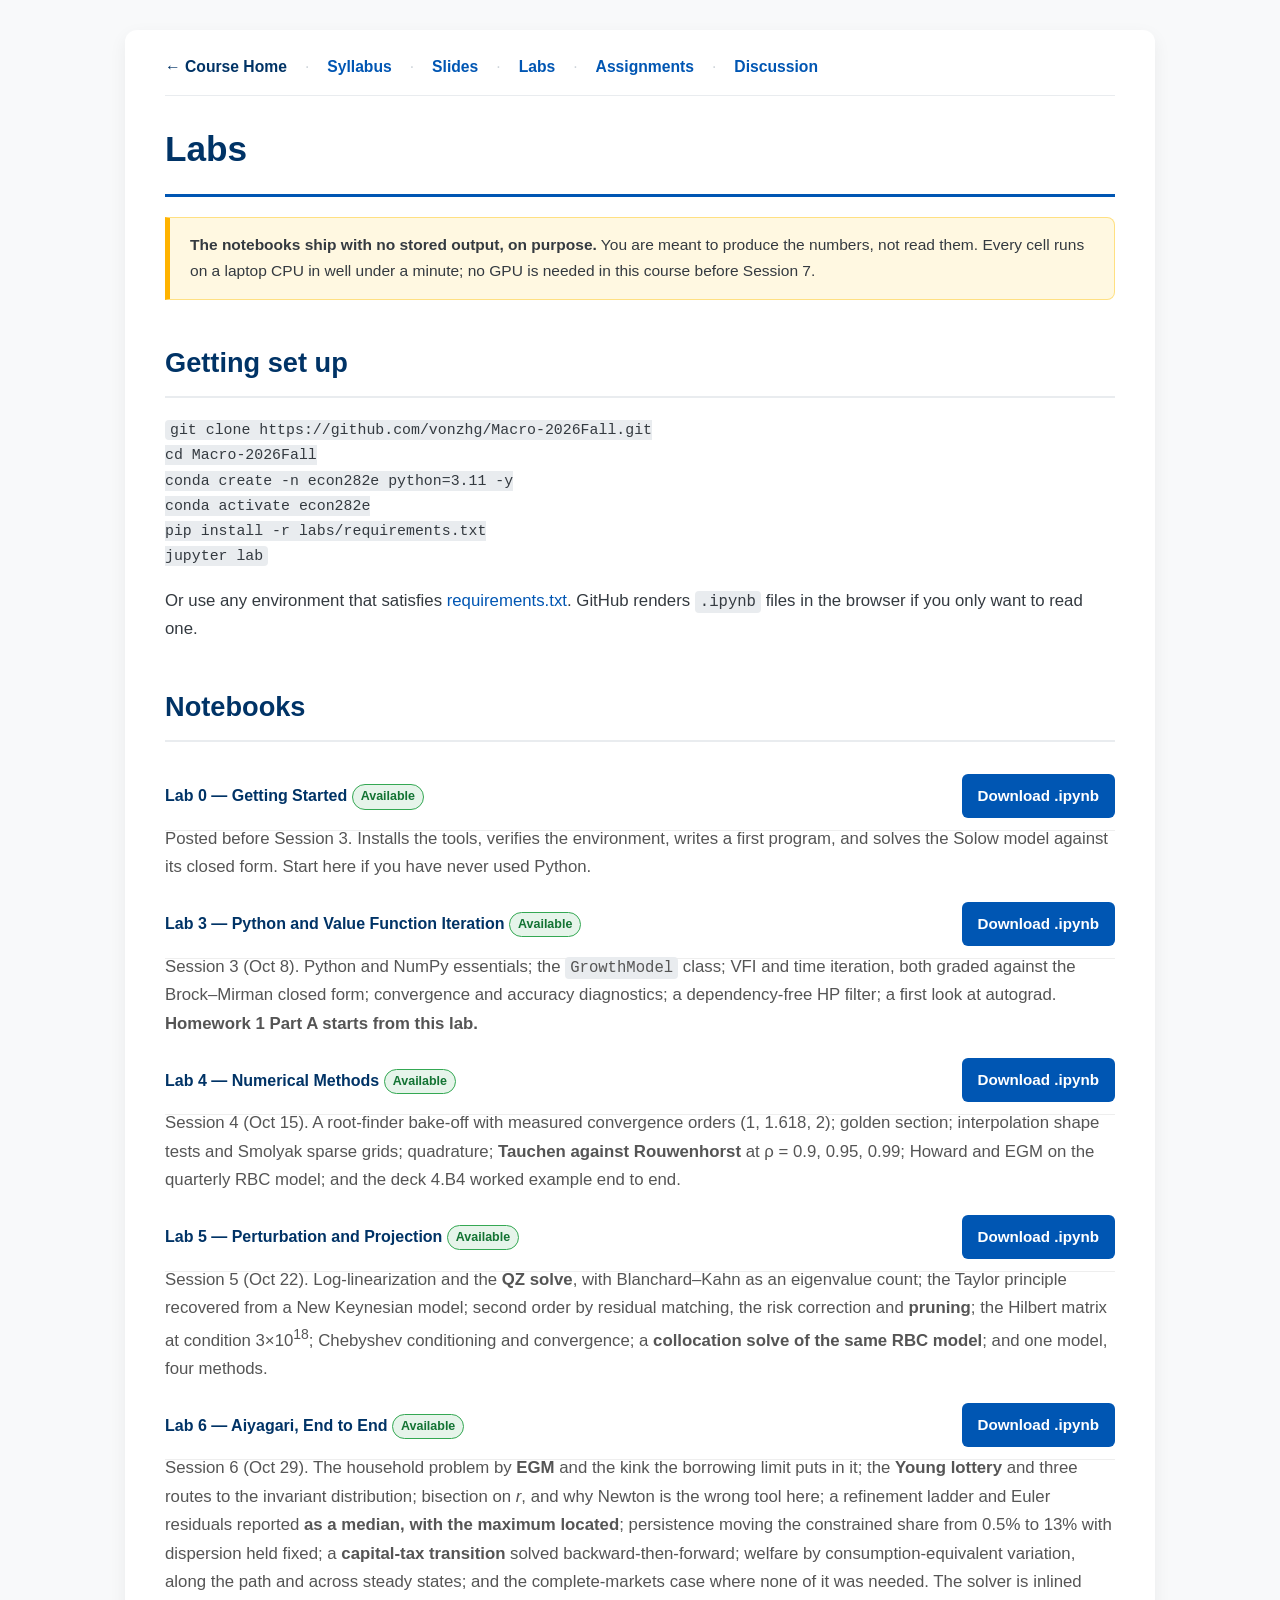
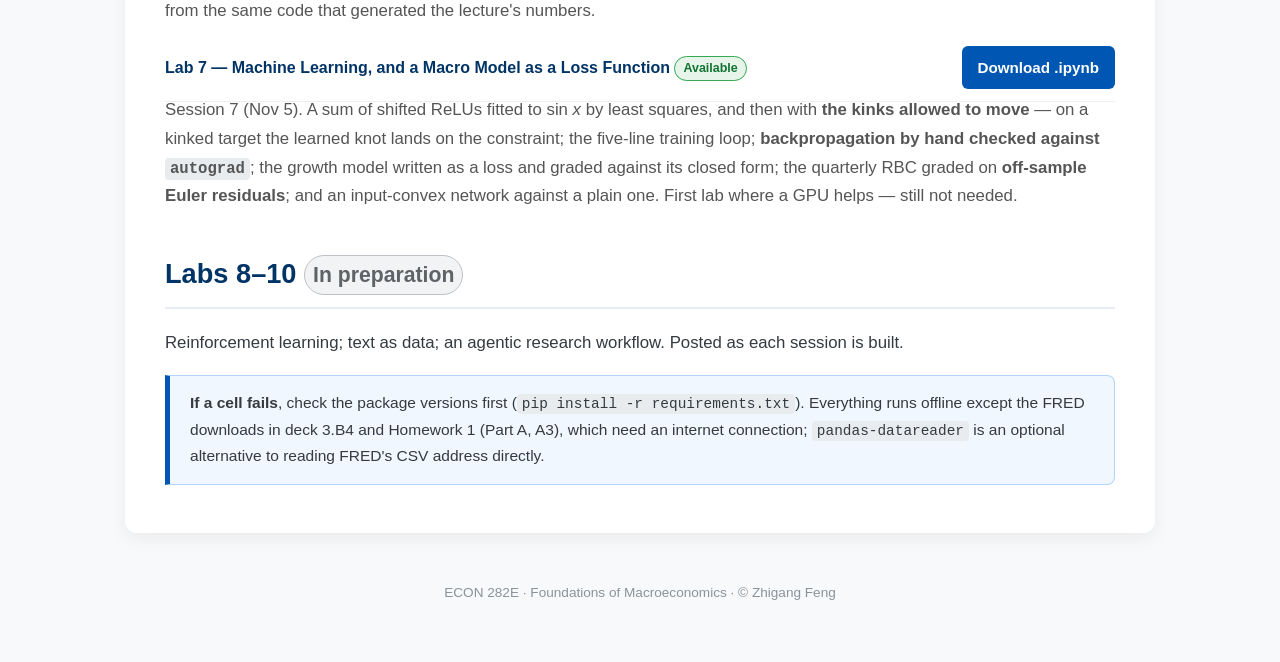
==== labs/index.html @ c65ea139 "Release Session 4: six decks, the simplified build; L04 re-posted; 3.B4 re-released Co-Authored-By: " ====
<!DOCTYPE html>
<html lang="en">
<head>
	<meta charset="UTF-8">
	<meta name="viewport" content="width=device-width, initial-scale=1.0">
	<meta name="robots" content="noindex, nofollow">
	<title>Labs · ECON 282E</title>
	<link rel="stylesheet" href="../assets/style.css">
</head>
<body>
	<div class="container">
		<nav class="topnav">
			<a class="home" href="../index.html">← Course Home</a>
			<span class="sep">·</span><a href="../syllabus.html">Syllabus</a>
			<span class="sep">·</span><a href="../slides/index.html">Slides</a>
			<span class="sep">·</span><a href="index.html">Labs</a>
			<span class="sep">·</span><a href="../assignments.html">Assignments</a>
			<span class="sep">·</span><a href="../forum/index.html">Discussion</a>
		</nav>

		<h1>Labs</h1>

		<div class="notice">
			<strong>The notebooks ship with no stored output, on purpose.</strong> You are meant to
			produce the numbers, not read them. Every cell runs on a laptop CPU in well under a minute;
			no GPU is needed in this course before Session&nbsp;7.
		</div>

		<h2>Getting set up</h2>
		<pre><code>git clone https://github.com/vonzhg/Macro-2026Fall.git
cd Macro-2026Fall
conda create -n econ282e python=3.11 -y
conda activate econ282e
pip install -r labs/requirements.txt
jupyter lab</code></pre>
		<p>Or use any environment that satisfies <a href="requirements.txt">requirements.txt</a>.
		GitHub renders <code>.ipynb</code> files in the browser if you only want to read one.</p>

		<h2>Notebooks</h2>

		<div class="res-row">
			<span class="res-name">Lab 0 &mdash; Getting Started <span class="badge badge-ready">Available</span></span>
			<a class="btn" href="L00_Getting_Started.ipynb" download>Download .ipynb</a>
		</div>
		<p style="margin-top:-6px; color:#555;">Posted before Session 3. Installs the tools, verifies
		the environment, writes a first program, and solves the Solow model against its closed form.
		Start here if you have never used Python.</p>

		<div class="res-row">
			<span class="res-name">Lab 3 &mdash; Python and Value Function Iteration <span class="badge badge-ready">Available</span></span>
			<a class="btn" href="L03_Python_and_VFI.ipynb" download>Download .ipynb</a>
		</div>
		<p style="margin-top:-6px; color:#555;">Session 3 (Oct 8). Python and NumPy essentials; the
		<code>GrowthModel</code> class; VFI and time iteration, both graded against the
		Brock&ndash;Mirman closed form; convergence and accuracy diagnostics; a dependency-free HP
		filter; a first look at autograd. <strong>Homework 1 Part A starts from this lab.</strong></p>

		<div class="res-row">
			<span class="res-name">Lab 4 &mdash; Numerical Methods <span class="badge badge-ready">Available</span></span>
			<a class="btn" href="L04_Numerical_Methods.ipynb" download>Download .ipynb</a>
		</div>
		<p style="margin-top:-6px; color:#555;">Session 4 (Oct 15). A root-finder bake-off with
		measured convergence orders (1, 1.618, 2); golden section; interpolation shape tests and
		Smolyak sparse grids; quadrature; <strong>Tauchen against Rouwenhorst</strong> at
		&rho;&nbsp;=&nbsp;0.9, 0.95, 0.99; Howard and EGM on the quarterly RBC model; and the deck
		4.B4 worked example end to end.</p>

		<div class="res-row">
			<span class="res-name">Lab 5 &mdash; Perturbation and Projection <span class="badge badge-ready">Available</span></span>
			<a class="btn" href="L05_Perturbation_and_Projection.ipynb" download>Download .ipynb</a>
		</div>
		<p style="margin-top:-6px; color:#555;">Session 5 (Oct 22). Log-linearization and the
		<strong>QZ solve</strong>, with Blanchard&ndash;Kahn as an eigenvalue count; the Taylor
		principle recovered from a New Keynesian model; second order by residual matching, the
		risk correction and <strong>pruning</strong>; the Hilbert matrix at condition
		3&times;10<sup>18</sup>; Chebyshev conditioning and convergence; a
		<strong>collocation solve of the same RBC model</strong>; and one model, four methods.</p>

		<div class="res-row">
			<span class="res-name">Lab 6 &mdash; Aiyagari, End to End <span class="badge badge-ready">Available</span></span>
			<a class="btn" href="L06_Aiyagari_End_To_End.ipynb" download>Download .ipynb</a>
		</div>
		<p style="margin-top:-6px; color:#555;">Session 6 (Oct 29). The household problem by
		<strong>EGM</strong> and the kink the borrowing limit puts in it; the <strong>Young
		lottery</strong> and three routes to the invariant distribution; bisection on <em>r</em>,
		and why Newton is the wrong tool here; a refinement ladder and Euler residuals reported
		<strong>as a median, with the maximum located</strong>; persistence moving the constrained
		share from 0.5% to 13% with dispersion held fixed; a <strong>capital-tax transition</strong>
		solved backward-then-forward; welfare by consumption-equivalent variation, along the path
		and across steady states; and the complete-markets case where none of it was needed.
		The solver is inlined from the same code that generated the lecture's numbers.</p>

		<div class="res-row">
			<span class="res-name">Lab 7 &mdash; Machine Learning, and a Macro Model as a Loss Function <span class="badge badge-ready">Available</span></span>
			<a class="btn" href="L07_ML_and_Deep_Growth.ipynb" download>Download .ipynb</a>
		</div>
		<p style="margin-top:-6px; color:#555;">Session 7 (Nov 5). A sum of shifted ReLUs fitted to
		sin&nbsp;<em>x</em> by least squares, and then with <strong>the kinks allowed to move</strong>
		&mdash; on a kinked target the learned knot lands on the constraint; the five-line training
		loop; <strong>backpropagation by hand checked against <code>autograd</code></strong>; the
		growth model written as a loss and graded against its closed form; the quarterly RBC graded
		on <strong>off-sample Euler residuals</strong>; and an input-convex network against a plain
		one. First lab where a GPU helps &mdash; still not needed.</p>

		<h2>Labs 8&ndash;10 <span class="badge badge-soon">In preparation</span></h2>
		<p>Reinforcement learning; text as data; an agentic research workflow.
		Posted as each session is built.</p>

		<div class="notice info">
			<strong>If a cell fails</strong>, check the package versions first
			(<code>pip install -r requirements.txt</code>). Everything runs offline except the FRED
			downloads in deck 3.B4 and Homework&nbsp;1 (Part&nbsp;A, A3), which need an internet connection;
			<code>pandas-datareader</code> is an optional alternative to reading FRED's CSV address directly.
		</div>
	</div>

	<div class="site-footer">
		ECON&nbsp;282E &middot; Foundations of Macroeconomics &middot; &copy; Zhigang Feng
	</div>
</body>
</html>
---- assets/style.css ----
/* ============================================================
   AI for Economic Research — shared stylesheet
   Base rules carried over from the course syllabus so every
   page reads as one system; component classes added below.
   ============================================================ */

body {
	font-family: -apple-system, BlinkMacSystemFont, "Segoe UI", Roboto, Helvetica, Arial, sans-serif;
	line-height: 1.7;
	background-color: #f8f9fa;
	color: #343a40;
	margin: 0;
	padding: 0;
}
.container {
	max-width: 950px;
	margin: 30px auto;
	padding: 30px 40px;
	background-color: #ffffff;
	border-radius: 12px;
	box-shadow: 0 6px 18px rgba(0,0,0,0.06);
}
h1 {
	font-size: 2.2em;
	color: #003366;
	border-bottom: 3px solid #0056b3;
	padding-bottom: 15px;
	margin-bottom: 20px;
	font-weight: 700;
}
h2 {
	font-size: 1.7em;
	color: #003366;
	border-bottom: 2px solid #e9ecef;
	padding-bottom: 10px;
	margin-top: 40px;
	margin-bottom: 20px;
	font-weight: 600;
}
h3 {
	font-size: 1.35em;
	color: #0056b3;
	margin-top: 25px;
	margin-bottom: 10px;
	font-weight: 600;
}
.instructor-info {
	background-color: #f8f9fa;
	border-left: 5px solid #0056b3;
	padding: 15px 25px;
	margin-bottom: 25px;
	border-radius: 0 8px 8px 0;
}
.instructor-info p { margin: 6px 0; font-size: 1.05em; }
.instructor-info a { color: #0056b3; text-decoration: none; font-weight: 500; }
.instructor-info a:hover { text-decoration: underline; }
p, li { font-size: 1.05em; margin-bottom: 8px; }
ul { list-style-type: none; padding-left: 25px; }
li { position: relative; padding-left: 20px; margin-bottom: 6px; }
li::before {
	content: '\2022';
	color: #0056b3;
	font-weight: bold;
	display: inline-block;
	width: 1em;
	margin-left: -20px;
	position: absolute;
	top: 0;
}
ul ul { margin-top: 6px; padding-left: 20px; }
ul ul li::before { content: '\2013'; color: #555; font-weight: normal; }
code {
	font-family: "SFMono-Regular", Consolas, "Liberation Mono", Menlo, Courier, monospace;
	background-color: #e9ecef;
	padding: 2px 5px;
	border-radius: 4px;
	font-size: 0.93em;
}
.session-box {
	background-color: #fdfdfd;
	border: 1px solid #e0e0e0;
	border-left: 5px solid #0056b3;
	padding: 18px 22px;
	margin: 18px 0;
	border-radius: 0 8px 8px 0;
}
.session-box h3 { margin-top: 0; color: #003366; }
.session-meta { font-size: 0.95em; color: #555; margin-bottom: 10px; }
.lab-tag {
	display: inline-block;
	background-color: #fff3e0;
	border: 1px solid #ff9800;
	color: #e65100;
	padding: 2px 8px;
	border-radius: 4px;
	font-size: 0.85em;
	font-weight: 600;
}
.competency-box {
	background-color: #fdfdfd;
	border: 1px solid #e0e0e0;
	border-left: 5px solid #17a2b8;
	padding: 18px 22px;
	margin: 20px 0;
	border-radius: 0 8px 8px 0;
}
.competency-box h3 { margin-top: 0; color: #17a2b8; }
.ecosystem-box {
	background: linear-gradient(135deg, #f0f7ff 0%, #fff8f0 100%);
	border: 1px solid #ccd;
	border-left: 5px solid #003366;
	padding: 18px 24px;
	margin: 25px 0;
	border-radius: 0 8px 8px 0;
}
.ecosystem-box h3 { margin-top: 0; color: #003366; font-size: 1.15em; }
.ecosystem-box .eco-arrow { color: #0056b3; font-weight: 700; margin: 0 8px; }
.supp-box {
	background-color: #f0f7ff;
	border: 1px solid #b3d4fc;
	padding: 18px 22px;
	margin: 18px 0;
	border-radius: 8px;
}
.supp-box h3 { margin-top: 0; color: #003366; }
a { color: #0056b3; text-decoration: none; }
a:hover { text-decoration: underline; }
table {
	width: 100%;
	border-collapse: collapse;
	margin: 15px 0;
	font-size: 0.95em;
}
th, td { border: 1px solid #dee2e6; padding: 10px 12px; text-align: left; }
th { background-color: #f8f9fa; color: #003366; font-weight: 600; }
tr:nth-child(even) { background-color: #f8f9fa; }

/* ============================================================
   Component classes — landing / slides / labs pages
   ============================================================ */

/* Top navigation bar */
.topnav {
	display: flex;
	flex-wrap: wrap;
	gap: 8px 18px;
	align-items: center;
	font-size: 0.98em;
	margin: -6px 0 22px;
	padding-bottom: 14px;
	border-bottom: 1px solid #e9ecef;
}
.topnav a { font-weight: 600; }
.topnav .sep { color: #ced4da; }
.topnav .home { color: #003366; }

/* Quick-link buttons row on the landing page */
.quicklinks {
	display: grid;
	grid-template-columns: repeat(auto-fit, minmax(180px, 1fr));
	gap: 14px;
	margin: 24px 0 8px;
}
.quicklink {
	display: block;
	text-decoration: none;
	background: #fdfdfd;
	border: 1px solid #e0e0e0;
	border-left: 5px solid #0056b3;
	border-radius: 0 8px 8px 0;
	padding: 16px 20px;
	transition: box-shadow .15s, transform .15s;
}
.quicklink:hover { box-shadow: 0 4px 12px rgba(0,0,0,0.08); transform: translateY(-1px); text-decoration: none; }
.quicklink .ql-title { font-weight: 700; color: #003366; font-size: 1.1em; }
.quicklink .ql-sub { color: #666; font-size: 0.9em; }

/* Lecture card grid */
.lecture-grid {
	display: grid;
	grid-template-columns: repeat(auto-fill, minmax(260px, 1fr));
	gap: 16px;
	margin: 18px 0;
}
.lecture-card {
	border: 1px solid #e0e0e0;
	border-radius: 8px;
	padding: 16px 18px;
	background: #fdfdfd;
}
.lecture-card .lec-num {
	font-size: 0.8em;
	font-weight: 700;
	color: #0056b3;
	letter-spacing: .05em;
	text-transform: uppercase;
}
.lecture-card .lec-title { font-weight: 600; color: #003366; margin: 2px 0 10px; display: block; }
.lecture-card .lec-links { font-size: 0.92em; }
.lecture-card .lec-links a { margin-right: 12px; }

/* Status badges */
.badge {
	display: inline-block;
	padding: 1px 8px;
	border-radius: 20px;
	font-size: 0.78em;
	font-weight: 600;
	vertical-align: middle;
}
.badge-ready { background: #e6f4ea; border: 1px solid #34a853; color: #137333; }
.badge-soon  { background: #f1f3f4; border: 1px solid #bdc1c6; color: #5f6368; }
.badge-lock  { background: #fff3e0; border: 1px solid #ff9800; color: #e65100; }

/* Codespaces / action button */
.btn {
	display: inline-block;
	background: #0056b3;
	color: #fff !important;
	padding: 9px 16px;
	border-radius: 6px;
	font-weight: 600;
	font-size: 0.95em;
	text-decoration: none;
}
.btn:hover { background: #003f86; text-decoration: none; }
.btn-ghost { background: #fff; color: #0056b3 !important; border: 1px solid #0056b3; }
.btn-ghost:hover { background: #f0f7ff; }

/* Download / resource list rows */
.res-row {
	display: flex;
	flex-wrap: wrap;
	align-items: center;
	gap: 10px 14px;
	padding: 12px 0;
	border-bottom: 1px solid #eee;
}
.res-row:last-child { border-bottom: none; }
.res-row .res-name { font-weight: 600; color: #003366; flex: 1; min-width: 200px; }

/* Callout / notice box */
.notice {
	background: #fff8e1;
	border: 1px solid #ffe082;
	border-left: 5px solid #ffb300;
	border-radius: 0 8px 8px 0;
	padding: 14px 20px;
	margin: 18px 0;
	font-size: 0.97em;
}
.notice.info { background: #f0f7ff; border-color: #b3d4fc; border-left-color: #0056b3; }

/* Footer */
.site-footer {
	max-width: 950px;
	margin: 0 auto 40px;
	padding: 18px 40px;
	color: #8a929a;
	font-size: 0.85em;
	text-align: center;
}

@media (max-width: 640px) {
	.container { margin: 12px; padding: 20px 18px; }
	h1 { font-size: 1.7em; }
}

/* ============================================================
   Discussion forum (forum/index.html)
   ============================================================ */
.forum-about { background: #f0f7ff; border: 1px solid #b3d4fc; border-radius: 8px; padding: 10px 18px; margin: 0 0 20px; }
.forum-about summary { cursor: pointer; color: #003366; }
.forum-about ul { margin: 10px 0 4px; }
.forum-muted { color: #6c757d; font-size: 0.93em; }
.forum-h2 { font-size: 1.45em; margin-top: 6px; }
.forum-h3 { font-size: 1.1em; margin: 0 0 8px; color: #003366; }
.forum-panel { max-width: 640px; }
.forum-userbar { display: flex; flex-wrap: wrap; justify-content: space-between; gap: 6px 16px; font-size: 0.95em;
	color: #555; padding: 8px 0 12px; border-bottom: 1px solid #e9ecef; margin-bottom: 14px; }
.forum-userbar-actions a { margin-left: 14px; }
.forum-toolbar { display: flex; flex-wrap: wrap; gap: 8px 10px; align-items: center; margin-bottom: 12px; }
.forum-toolbar input[type=search] { flex: 1; min-width: 160px; }
.forum-toolbar select, .forum-toolbar input, .forum-form input[type=text], .forum-form input[type=email],
.forum-form select, .forum-form textarea {
	font: inherit; font-size: 0.97em; padding: 8px 10px; border: 1px solid #ced4da; border-radius: 6px; background: #fff; box-sizing: border-box; }
.forum-toolbar button.btn, .forum-form button.btn { border: 1px solid #0056b3; cursor: pointer; font: inherit; font-weight: 600; font-size: 0.95em; }
.forum-form { display: flex; flex-direction: column; gap: 12px; }
.forum-form label { display: flex; flex-direction: column; gap: 4px; font-weight: 600; color: #003366; font-size: 0.95em; }
.forum-form textarea { width: 100%; min-height: 140px; font-family: "SFMono-Regular", Consolas, Menlo, monospace; font-size: 0.92em; line-height: 1.5; }
.forum-form label.forum-anon { flex-direction: row; flex-wrap: wrap; align-items: baseline; gap: 6px; font-weight: 600; }
.forum-anon-note { font-weight: 400; flex-basis: 100%; }
.forum-actions { display: flex; flex-wrap: wrap; gap: 10px; }
.forum-catinfo { color: #555; font-size: 0.95em; margin: 0 0 8px; }
.forum-list { border-top: 1px solid #e9ecef; }
.forum-row { display: flex; gap: 14px; align-items: center; padding: 12px 6px; border-bottom: 1px solid #e9ecef; color: inherit; }
.forum-row:hover { background: #f8f9fa; text-decoration: none; }
.forum-row.is-pinned { background: #fffdf2; }
.forum-row.is-hidden { opacity: 0.6; }
.forum-row-main { flex: 1; min-width: 0; display: flex; flex-direction: column; gap: 2px; }
.forum-row-title { font-weight: 600; color: #003366; overflow-wrap: anywhere; }
.forum-row-meta { font-size: 0.88em; color: #6c757d; }
.forum-row-count { text-align: center; min-width: 52px; font-weight: 700; color: #0056b3; font-size: 1.1em; line-height: 1.1; }
.forum-row-count small { display: block; font-weight: 400; font-size: 0.68em; color: #6c757d; }
.forum-chip { display: inline-block; background: #e9ecef; border-radius: 4px; padding: 0 6px; margin-right: 6px; font-size: 0.92em; color: #495057; }
.forum-badge { display: inline-block; padding: 0 7px; margin-right: 6px; border-radius: 20px; font-size: 0.74em; font-weight: 600; vertical-align: middle; }
.forum-badge-instr { background: #e8f0fe; border: 1px solid #0056b3; color: #0056b3; margin-left: 6px; }
.forum-badge-pin { background: #fff3e0; border: 1px solid #ff9800; color: #e65100; }
.forum-badge-ok { background: #e6f4ea; border: 1px solid #34a853; color: #137333; }
.forum-badge-lock { background: #f1f3f4; border: 1px solid #bdc1c6; color: #5f6368; }
.forum-revealed { margin-left: 6px; color: #8a5a00; font-size: 0.9em; }
.forum-thread-head { margin-bottom: 8px; }
.forum-thread-head .forum-h2 { border-bottom: none; margin-bottom: 4px; overflow-wrap: anywhere; }
.forum-modbar { display: flex; flex-wrap: wrap; gap: 4px 12px; align-items: center; font-size: 0.92em; padding: 6px 10px;
	background: #f8f9fa; border-radius: 6px; margin-bottom: 8px; }
.forum-posts { display: flex; flex-direction: column; gap: 12px; margin: 10px 0 24px; }
.forum-post { border: 1px solid #e0e0e0; border-radius: 8px; padding: 12px 16px; background: #fff; }
.forum-post.is-opening { border-left: 5px solid #0056b3; }
.forum-post.is-endorsed { border-left: 5px solid #34a853; }
.forum-post.is-hidden { background: #f8f9fa; opacity: 0.75; }
.forum-post-head { font-size: 0.92em; margin-bottom: 6px; display: flex; flex-wrap: wrap; gap: 2px 6px; align-items: baseline; }
.forum-post-actions { display: flex; flex-wrap: wrap; gap: 6px 14px; align-items: center; margin-top: 8px; font-size: 0.9em; }
.forum-body { overflow-wrap: anywhere; }
.forum-body p { margin: 0 0 8px; }
.forum-body pre { background: #f6f8fa; border: 1px solid #e9ecef; border-radius: 6px; padding: 10px 12px; overflow-x: auto; font-size: 0.88em; line-height: 1.45; }
.forum-body pre code { background: none; padding: 0; }
.forum-body blockquote { border-left: 3px solid #ced4da; margin: 6px 0; padding: 2px 12px; color: #555; }
.forum-body .katex-display { overflow-x: auto; overflow-y: hidden; padding: 2px 0; }
.forum-body img { max-width: 100%; }
.forum-body ul { padding-left: 22px; }
.forum-quote { display: block; border-left: 3px solid #b3d4fc; background: #f0f7ff; padding: 4px 10px; margin: 0 0 8px;
	font-size: 0.9em; color: #495057; border-radius: 0 6px 6px 0; text-decoration: none; }
.forum-linkbtn { background: none; border: none; padding: 0; color: #0056b3; font: inherit; cursor: pointer; }
.forum-linkbtn:hover { text-decoration: underline; }
.forum-vote { background: #fff; border: 1px solid #ced4da; border-radius: 20px; padding: 1px 10px; font: inherit; font-size: 0.95em; cursor: pointer; color: #495057; }
.forum-vote.is-on { background: #e8f0fe; border-color: #0056b3; color: #0056b3; }
.forum-vote:disabled { cursor: default; opacity: 0.6; }
.forum-editor-bar { display: flex; justify-content: flex-end; font-size: 0.9em; }
.forum-preview { border: 1px dashed #ced4da; border-radius: 6px; padding: 10px 12px; min-height: 80px; }
.forum-reply { border-top: 2px solid #e9ecef; padding-top: 14px; }
.forum-flash { position: sticky; top: 8px; z-index: 5; }
@media (max-width: 640px) {
	.forum-row { padding: 10px 2px; }
	.forum-row-count { min-width: 40px; }
	.forum-userbar-actions a { margin-left: 0; margin-right: 14px; }
	.forum-toolbar .btn { flex: 1; text-align: center; }
}
/* "Discuss" link beside a heading (assignments page) */
h2 .forum-discuss { font-size: 0.55em; font-weight: 600; margin-left: 6px; vertical-align: middle; }
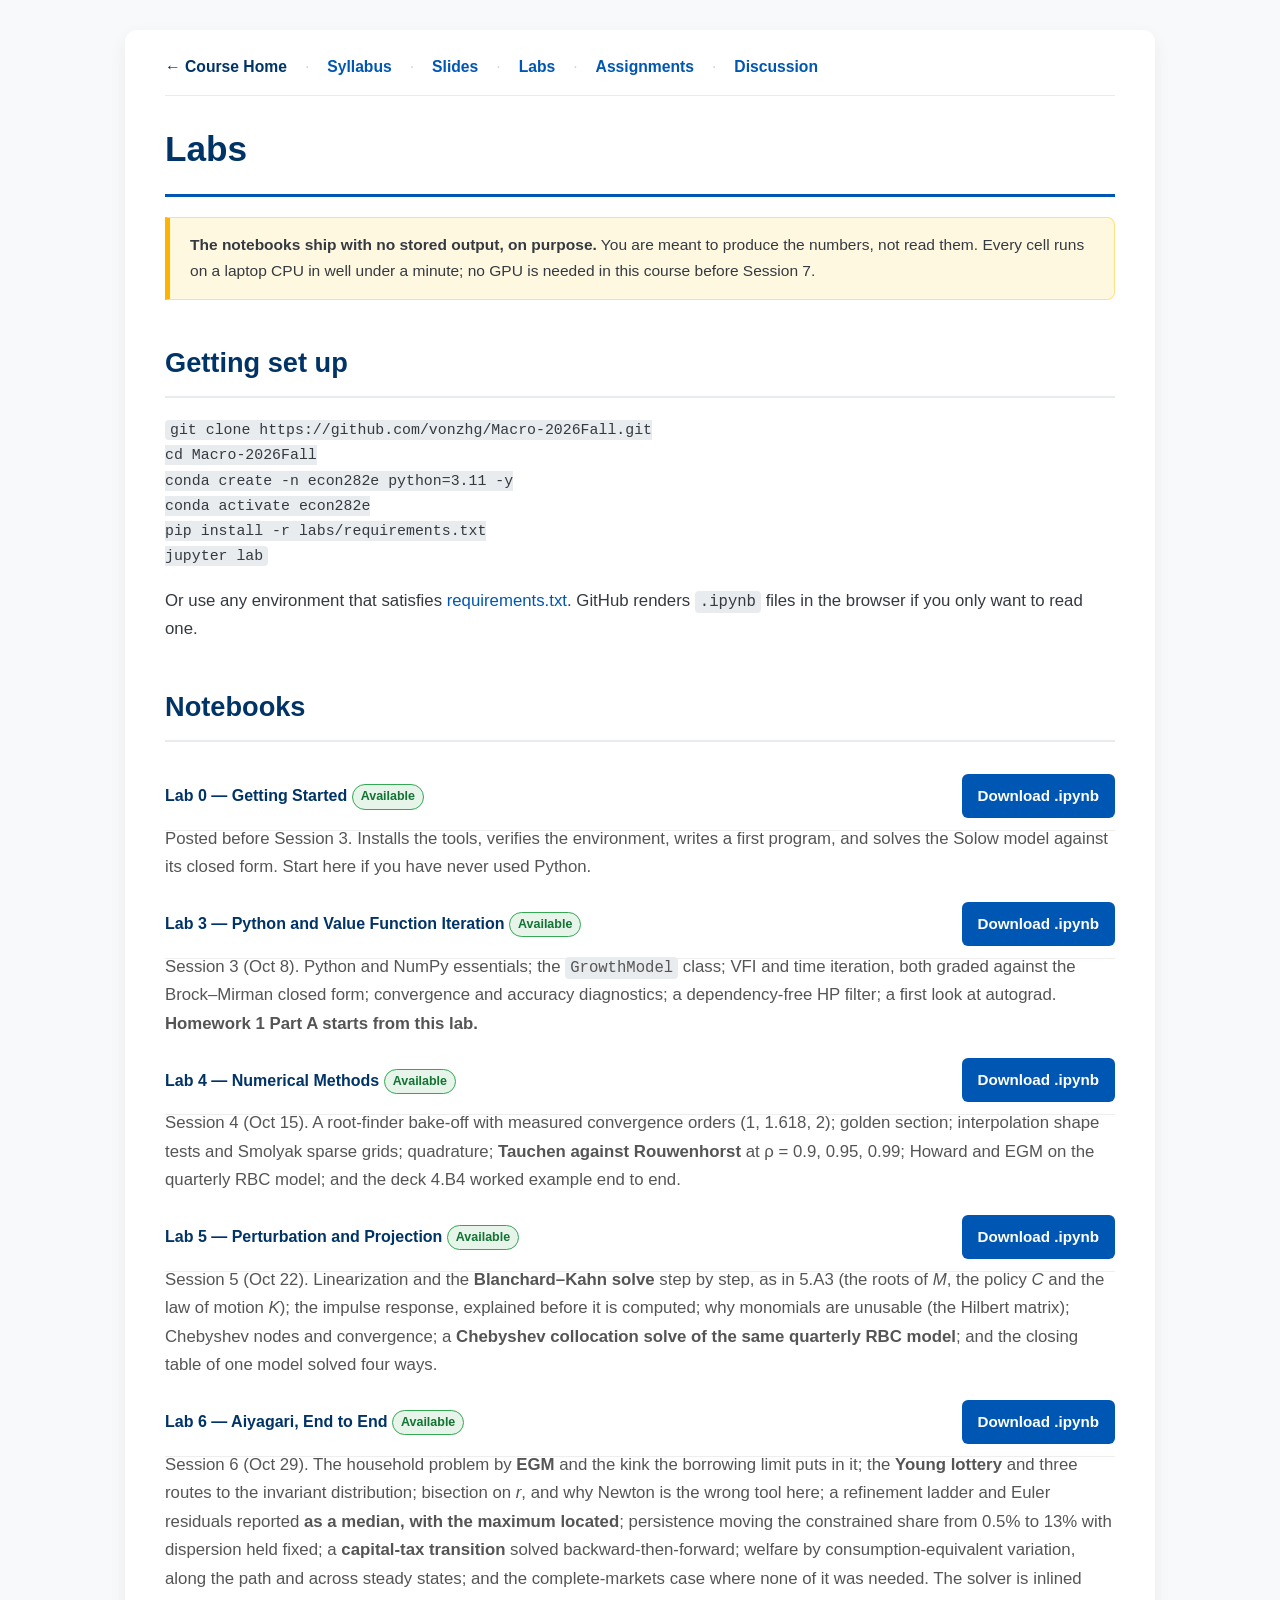
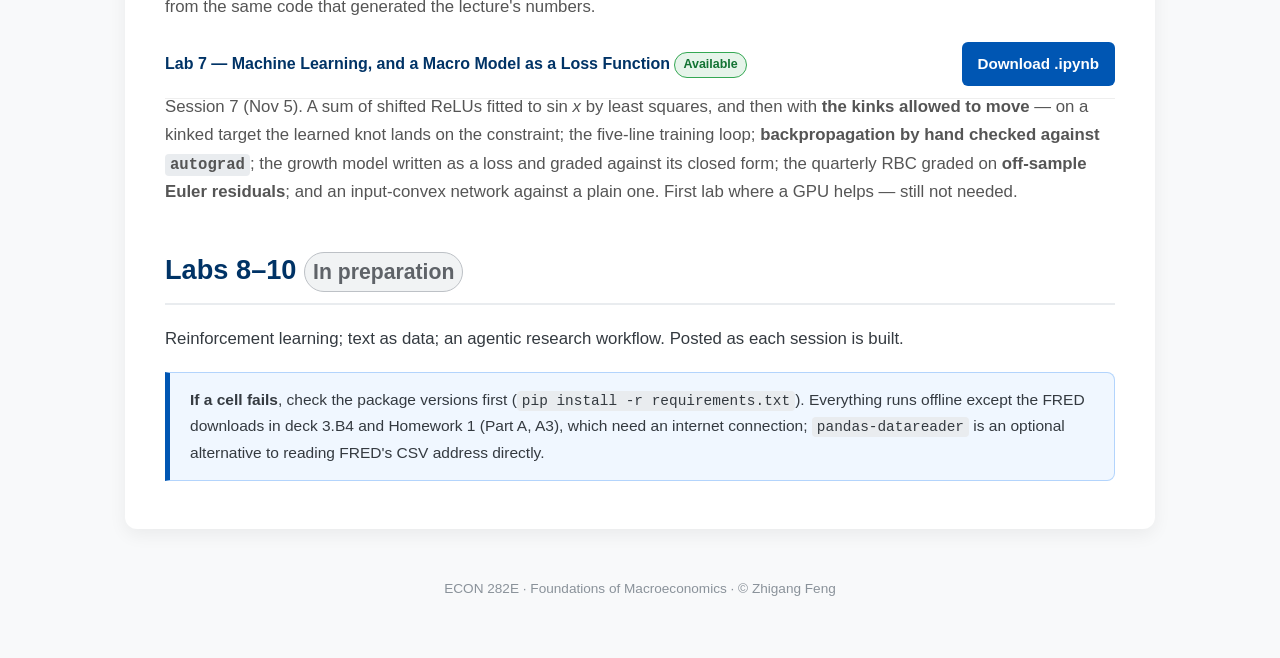
==== commit 5d3dd9e0: "Release Session 5: seven decks and Lab 5 Perturbation (5.A1-5.A3) and projection (5.B1-5.B4); Lab 5 " ====
--- a/labs/index.html
+++ b/labs/index.html
@@ -69,12 +69,12 @@
 			<span class="res-name">Lab 5 &mdash; Perturbation and Projection <span class="badge badge-ready">Available</span></span>
 			<a class="btn" href="L05_Perturbation_and_Projection.ipynb" download>Download .ipynb</a>
 		</div>
-		<p style="margin-top:-6px; color:#555;">Session 5 (Oct 22). Log-linearization and the
-		<strong>QZ solve</strong>, with Blanchard&ndash;Kahn as an eigenvalue count; the Taylor
-		principle recovered from a New Keynesian model; second order by residual matching, the
-		risk correction and <strong>pruning</strong>; the Hilbert matrix at condition
-		3&times;10<sup>18</sup>; Chebyshev conditioning and convergence; a
-		<strong>collocation solve of the same RBC model</strong>; and one model, four methods.</p>
+		<p style="margin-top:-6px; color:#555;">Session 5 (Oct 22). Linearization and the
+		<strong>Blanchard&ndash;Kahn solve</strong> step by step, as in 5.A3 (the roots of <em>M</em>, the
+		policy <em>C</em> and the law of motion <em>K</em>); the impulse response, explained before it is
+		computed; why monomials are unusable (the Hilbert matrix); Chebyshev nodes and convergence; a
+		<strong>Chebyshev collocation solve of the same quarterly RBC model</strong>; and the closing table
+		of one model solved four ways.</p>
 
 		<div class="res-row">
 			<span class="res-name">Lab 6 &mdash; Aiyagari, End to End <span class="badge badge-ready">Available</span></span>
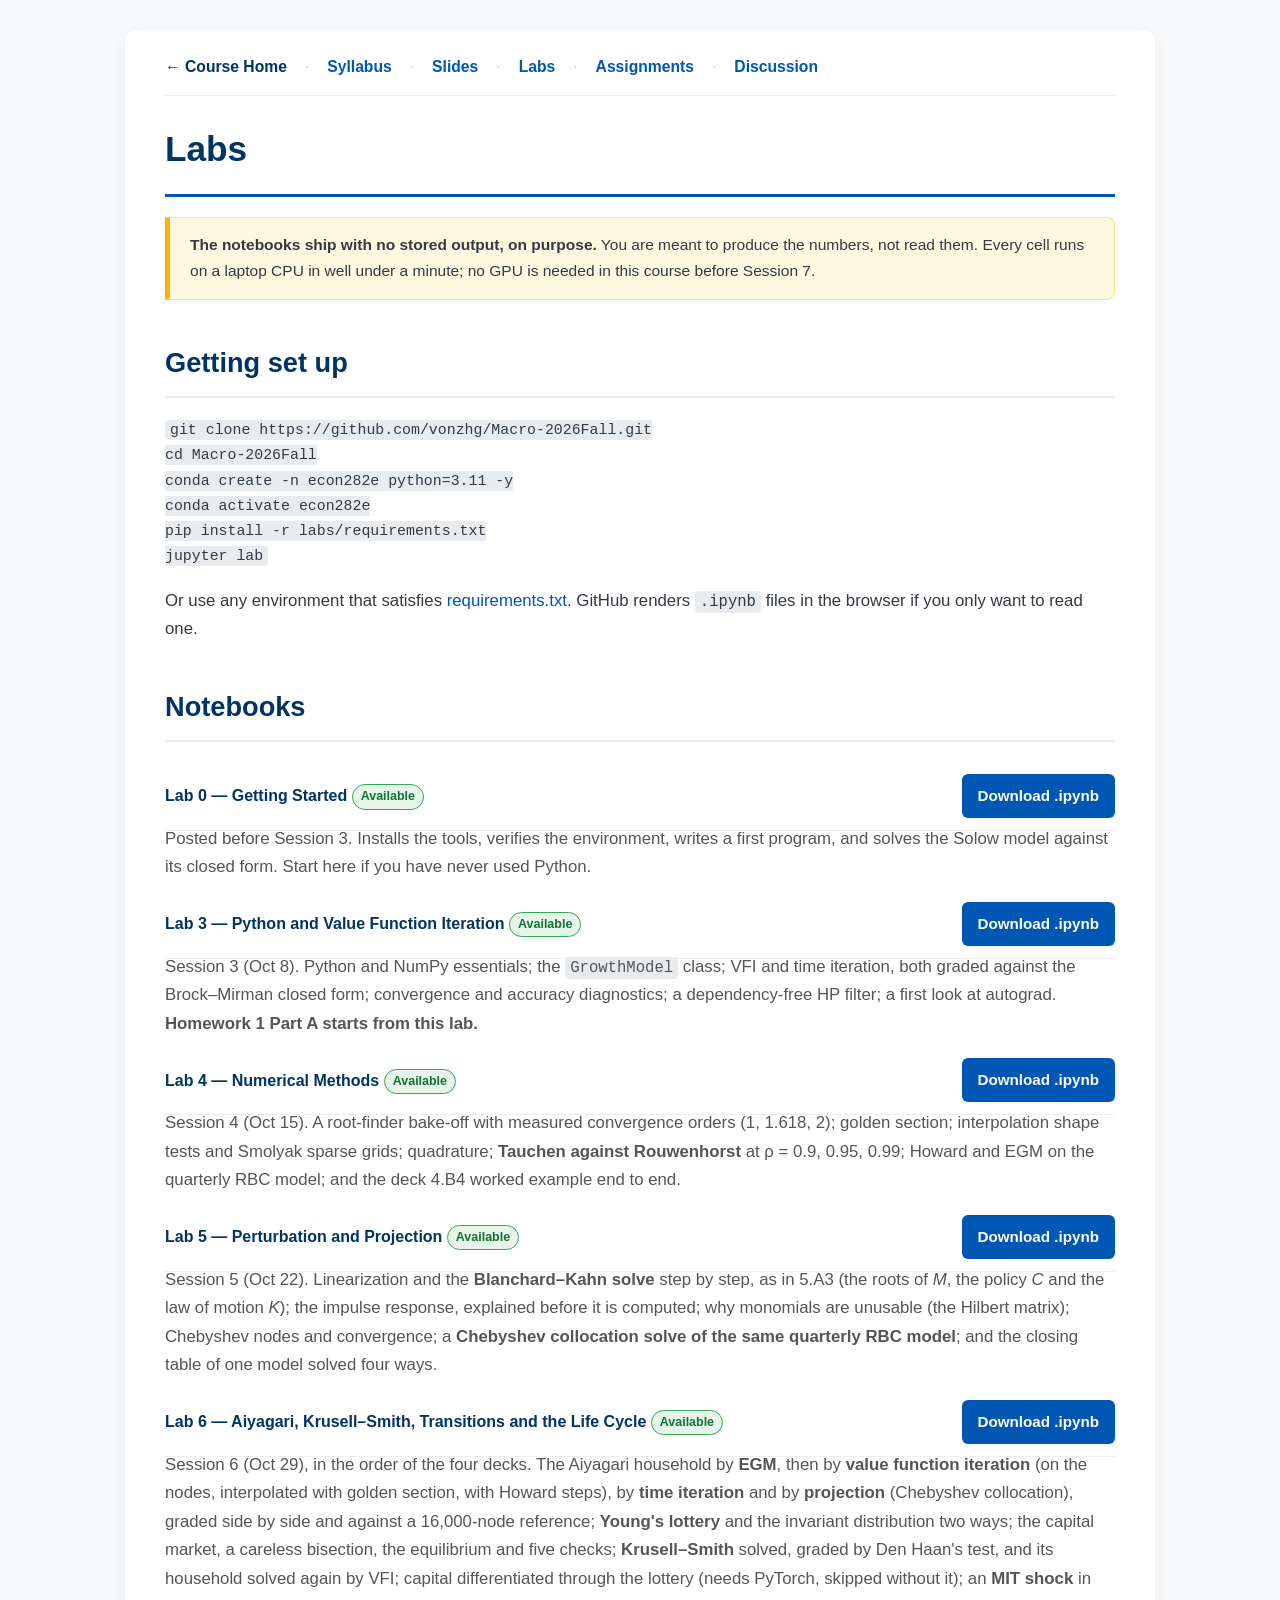
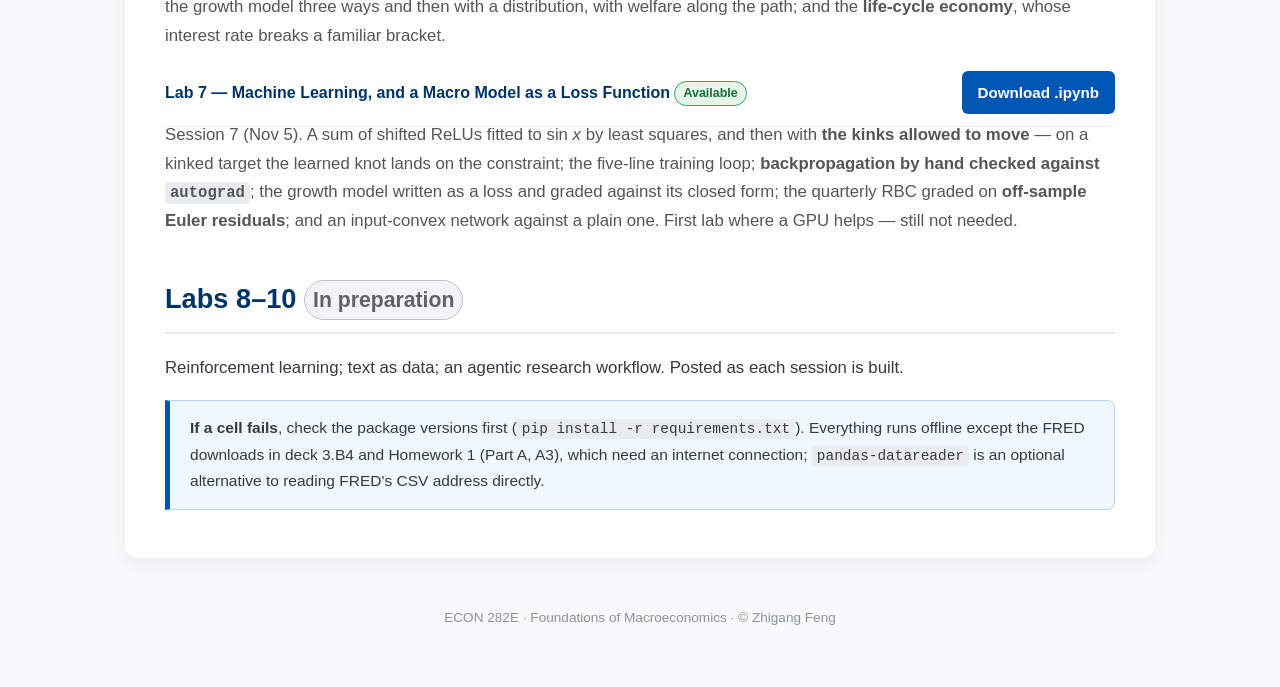
==== commit fdd72a69: "Release Session 6: four decks, Lab 6, site rows Co-Authored-By: Claude Fable 5.1 <noreply@anthropic." ====
--- a/labs/index.html
+++ b/labs/index.html
@@ -77,18 +77,18 @@
 		of one model solved four ways.</p>
 
 		<div class="res-row">
-			<span class="res-name">Lab 6 &mdash; Aiyagari, End to End <span class="badge badge-ready">Available</span></span>
+			<span class="res-name">Lab 6 &mdash; Aiyagari, Krusell&ndash;Smith, Transitions and the Life Cycle <span class="badge badge-ready">Available</span></span>
 			<a class="btn" href="L06_Aiyagari_End_To_End.ipynb" download>Download .ipynb</a>
 		</div>
-		<p style="margin-top:-6px; color:#555;">Session 6 (Oct 29). The household problem by
-		<strong>EGM</strong> and the kink the borrowing limit puts in it; the <strong>Young
-		lottery</strong> and three routes to the invariant distribution; bisection on <em>r</em>,
-		and why Newton is the wrong tool here; a refinement ladder and Euler residuals reported
-		<strong>as a median, with the maximum located</strong>; persistence moving the constrained
-		share from 0.5% to 13% with dispersion held fixed; a <strong>capital-tax transition</strong>
-		solved backward-then-forward; welfare by consumption-equivalent variation, along the path
-		and across steady states; and the complete-markets case where none of it was needed.
-		The solver is inlined from the same code that generated the lecture's numbers.</p>
+		<p style="margin-top:-6px; color:#555;">Session 6 (Oct 29), in the order of the four decks. The
+		Aiyagari household by <strong>EGM</strong>, then by <strong>value function iteration</strong> (on the
+		nodes, interpolated with golden section, with Howard steps), by <strong>time iteration</strong> and by
+		<strong>projection</strong> (Chebyshev collocation), graded side by side and against a 16,000-node reference; <strong>Young's lottery</strong> and the invariant distribution two ways;
+		the capital market, a careless bisection, the equilibrium and five checks; <strong>Krusell&ndash;Smith</strong>
+		solved, graded by Den Haan's test, and its household solved again by VFI; capital differentiated
+		through the lottery (needs PyTorch, skipped without it); an <strong>MIT shock</strong> in the
+		growth model three ways and then with a distribution, with welfare along the path; and the
+		<strong>life-cycle economy</strong>, whose interest rate breaks a familiar bracket.</p>
 
 		<div class="res-row">
 			<span class="res-name">Lab 7 &mdash; Machine Learning, and a Macro Model as a Loss Function <span class="badge badge-ready">Available</span></span>
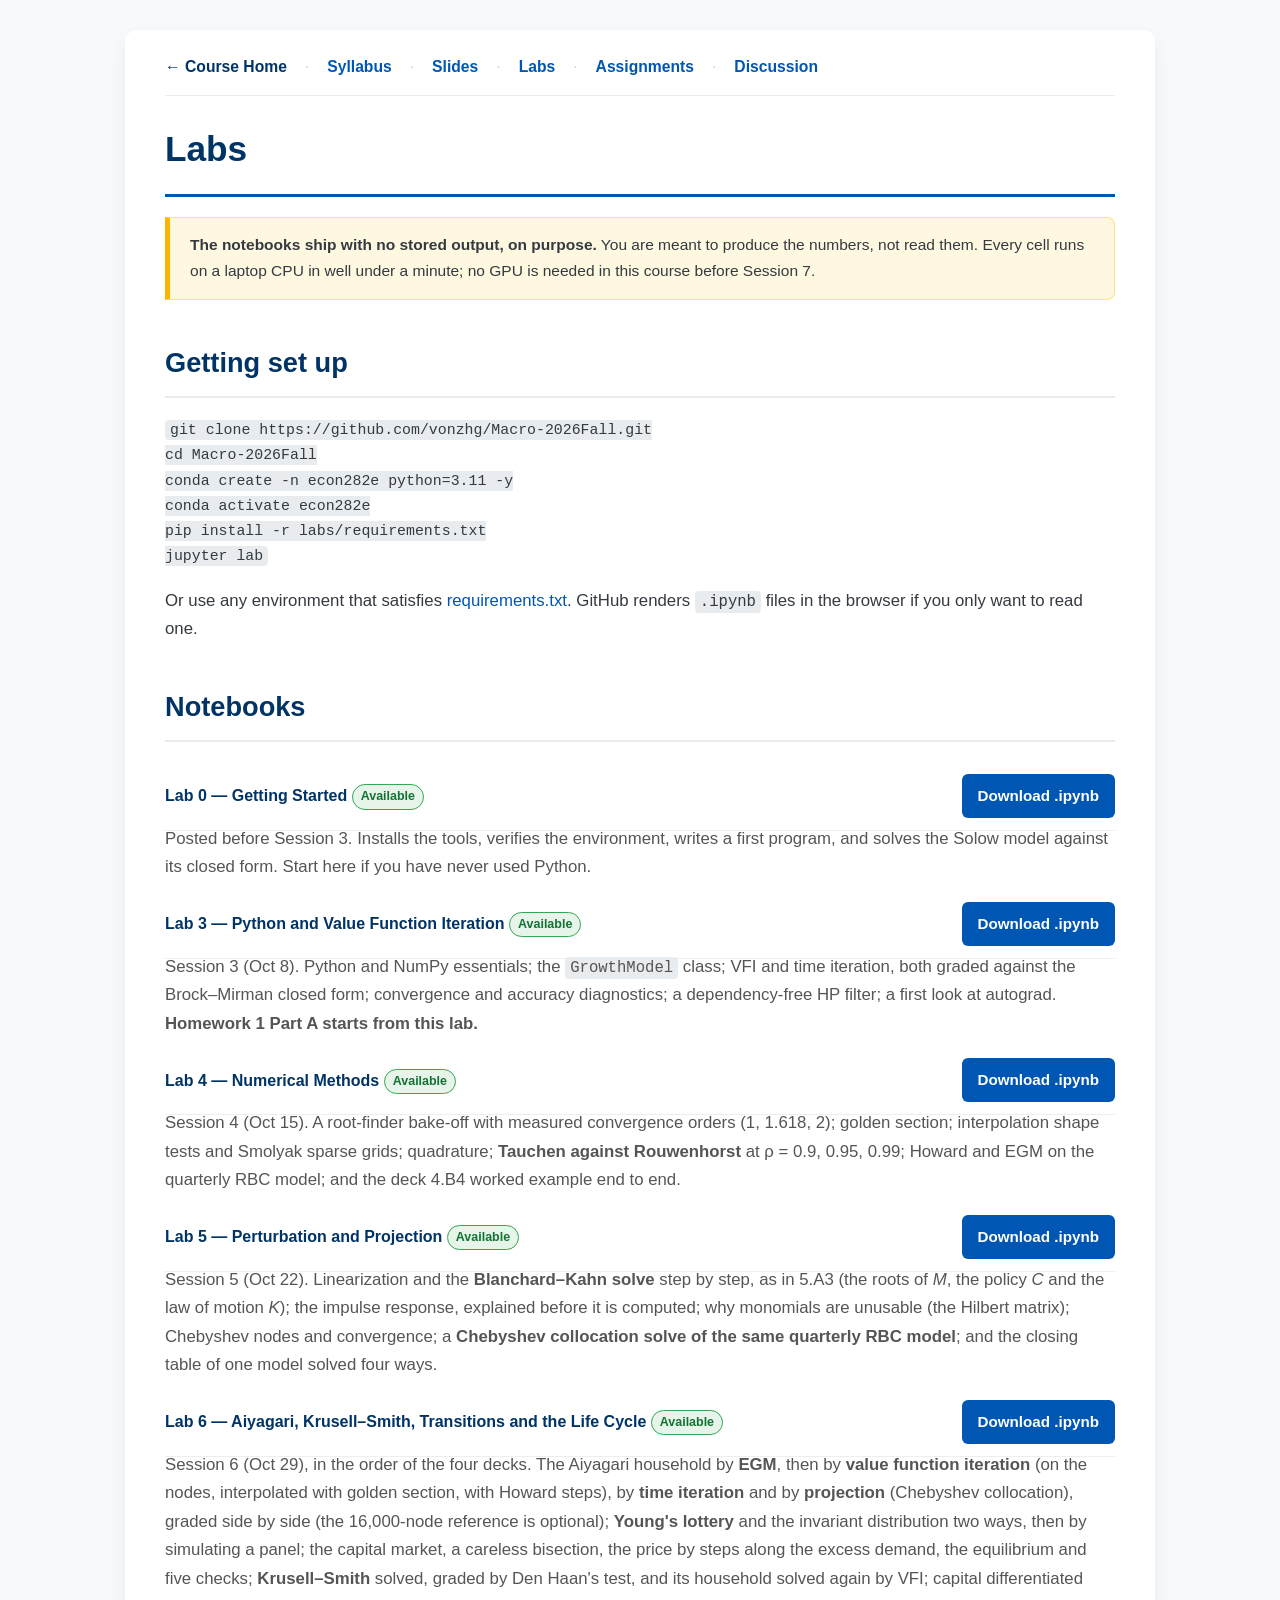
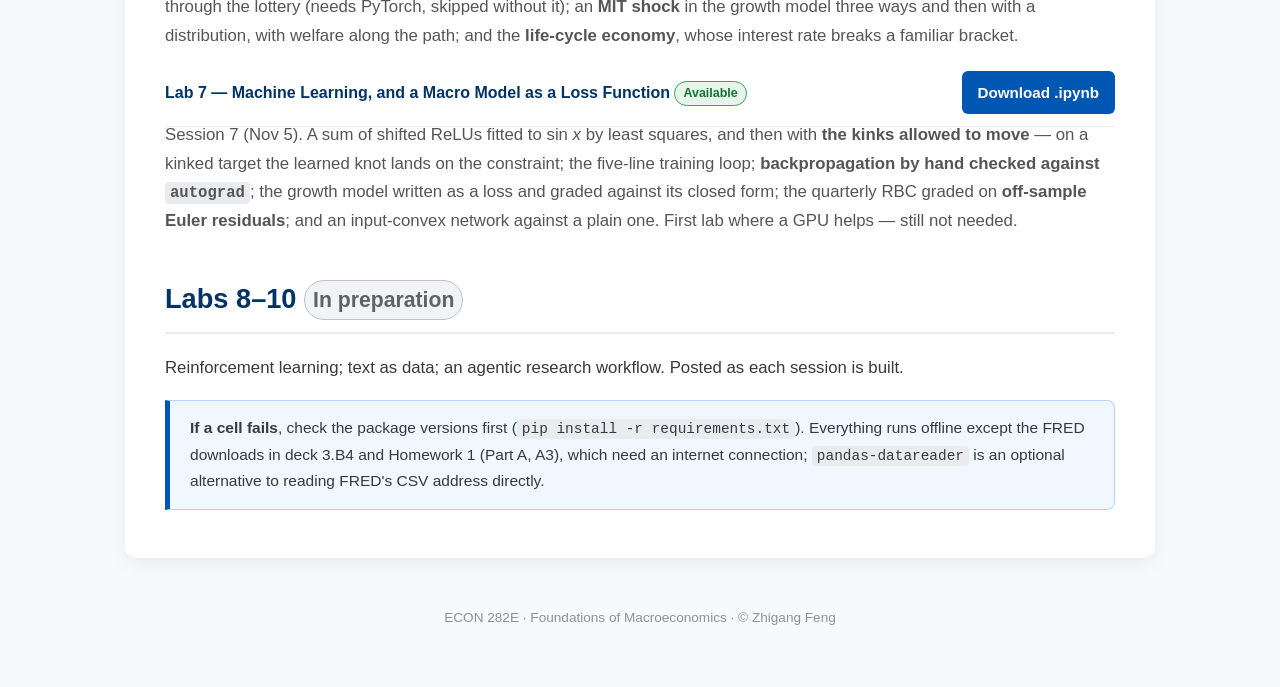
==== commit 6299d055: "Re-release Session 6: the four decks revised after the read-through, and Lab 6 Decks A1 32, A2 26, B" ====
--- a/labs/index.html
+++ b/labs/index.html
@@ -83,8 +83,8 @@
 		<p style="margin-top:-6px; color:#555;">Session 6 (Oct 29), in the order of the four decks. The
 		Aiyagari household by <strong>EGM</strong>, then by <strong>value function iteration</strong> (on the
 		nodes, interpolated with golden section, with Howard steps), by <strong>time iteration</strong> and by
-		<strong>projection</strong> (Chebyshev collocation), graded side by side and against a 16,000-node reference; <strong>Young's lottery</strong> and the invariant distribution two ways;
-		the capital market, a careless bisection, the equilibrium and five checks; <strong>Krusell&ndash;Smith</strong>
+		<strong>projection</strong> (Chebyshev collocation), graded side by side (the 16,000-node reference is optional); <strong>Young's lottery</strong> and the invariant distribution two ways, then by simulating a panel;
+		the capital market, a careless bisection, the price by steps along the excess demand, the equilibrium and five checks; <strong>Krusell&ndash;Smith</strong>
 		solved, graded by Den Haan's test, and its household solved again by VFI; capital differentiated
 		through the lottery (needs PyTorch, skipped without it); an <strong>MIT shock</strong> in the
 		growth model three ways and then with a distribution, with welfare along the path; and the
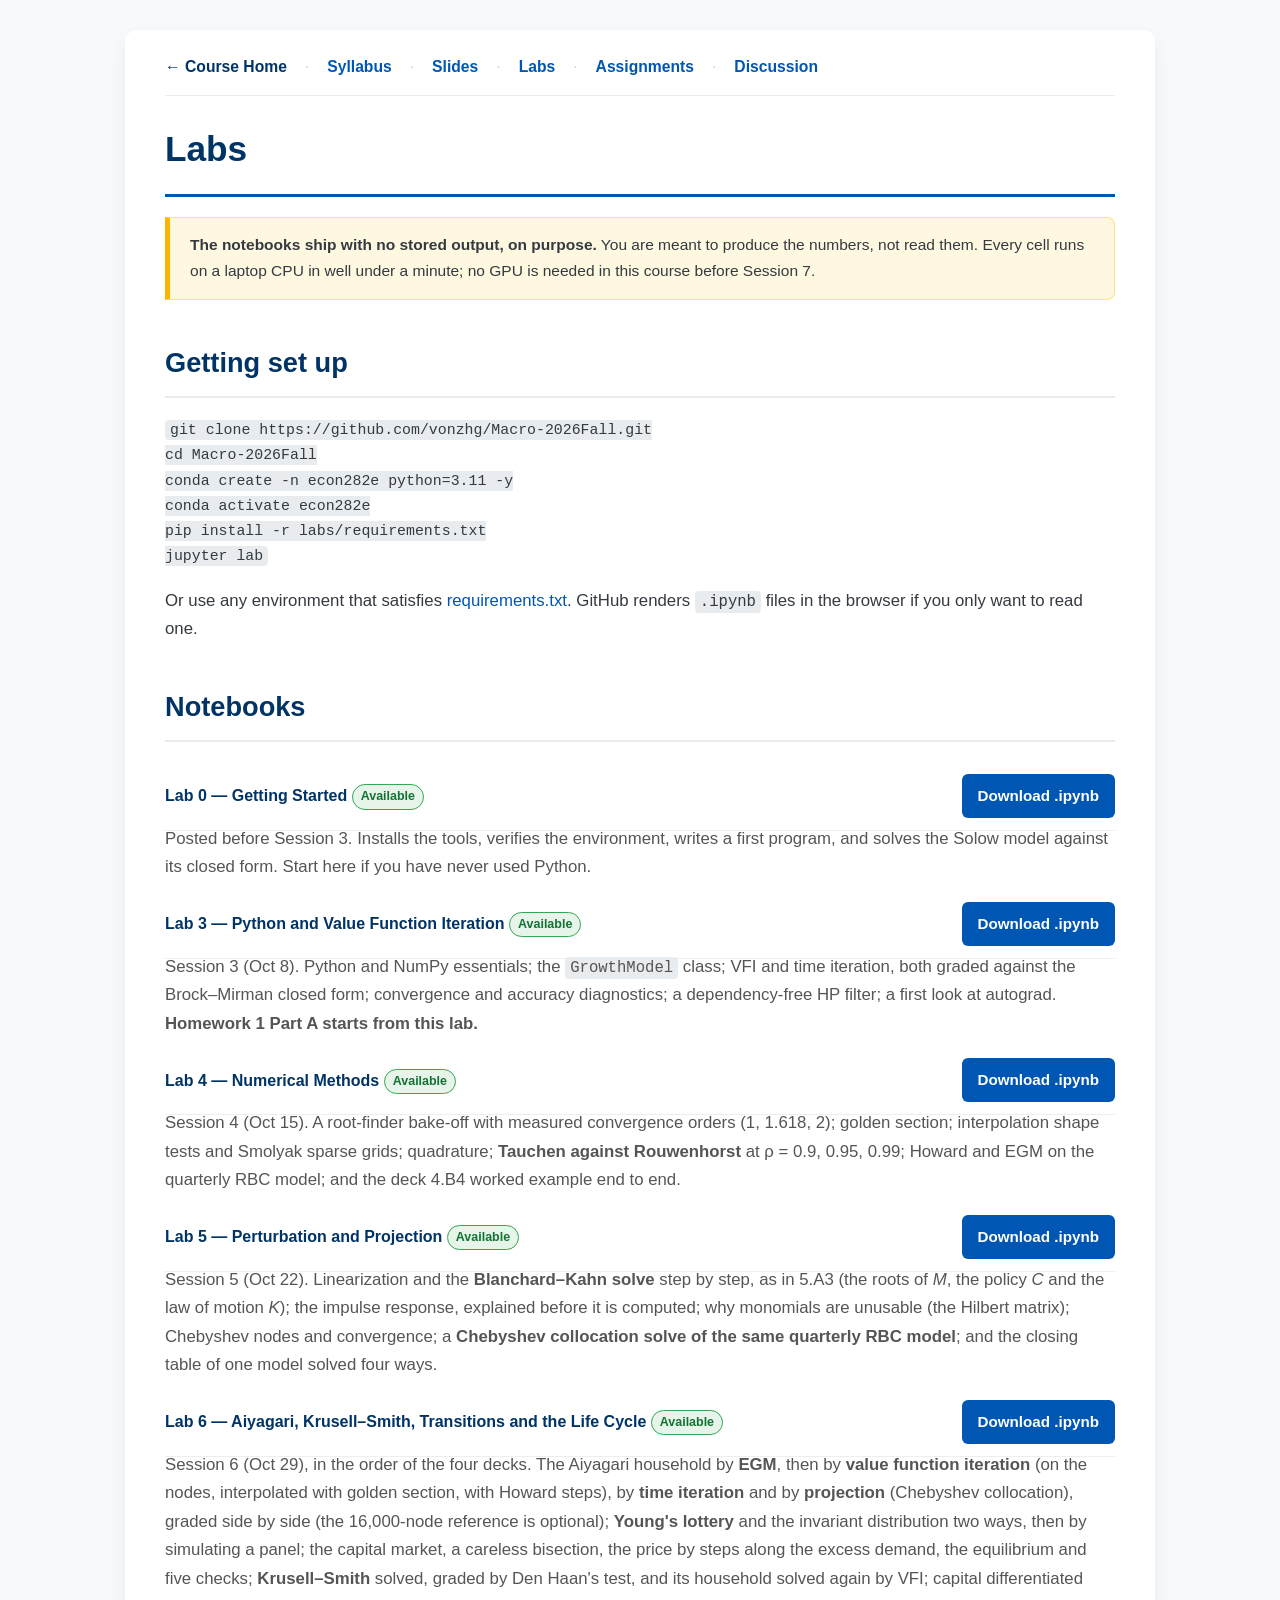
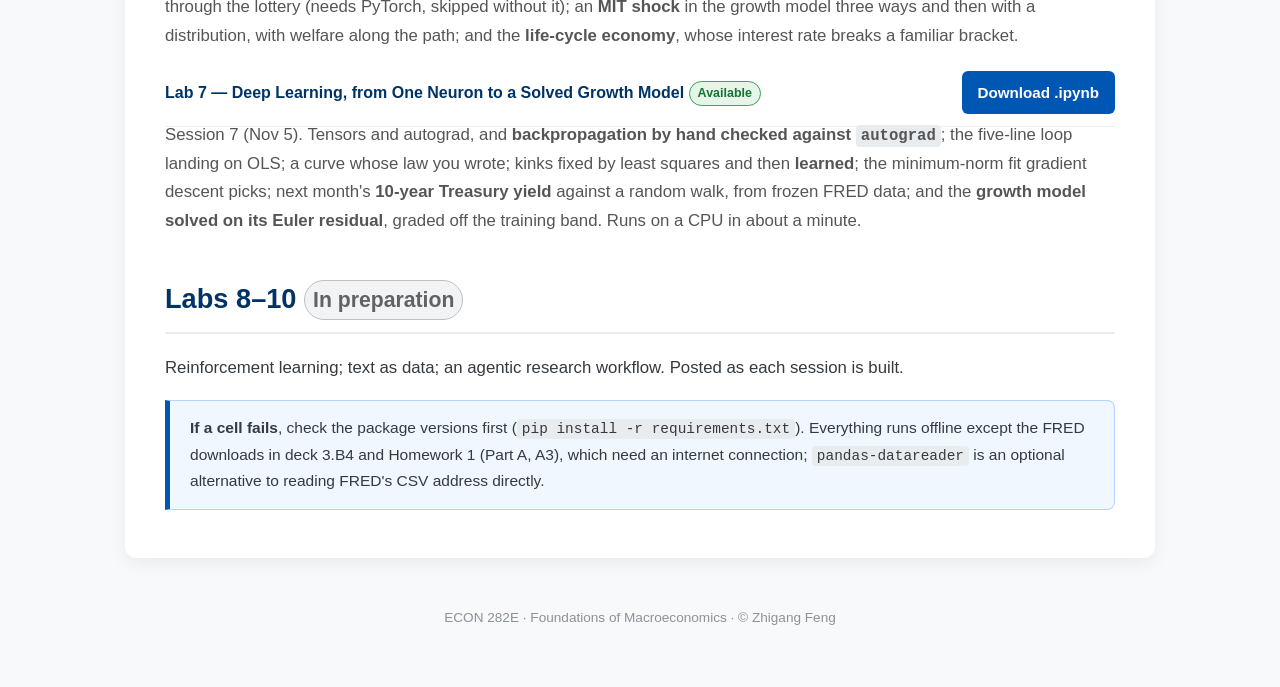
==== commit 30c51ecd: "Release Session 7 and the rebuilt Lab 7 Co-Authored-By: Claude Opus 5.5 <noreply@anthropic.com>" ====
--- a/labs/index.html
+++ b/labs/index.html
@@ -91,16 +91,16 @@
 		<strong>life-cycle economy</strong>, whose interest rate breaks a familiar bracket.</p>
 
 		<div class="res-row">
-			<span class="res-name">Lab 7 &mdash; Machine Learning, and a Macro Model as a Loss Function <span class="badge badge-ready">Available</span></span>
+			<span class="res-name">Lab 7 &mdash; Deep Learning, from One Neuron to a Solved Growth Model <span class="badge badge-ready">Available</span></span>
 			<a class="btn" href="L07_ML_and_Deep_Growth.ipynb" download>Download .ipynb</a>
 		</div>
-		<p style="margin-top:-6px; color:#555;">Session 7 (Nov 5). A sum of shifted ReLUs fitted to
-		sin&nbsp;<em>x</em> by least squares, and then with <strong>the kinks allowed to move</strong>
-		&mdash; on a kinked target the learned knot lands on the constraint; the five-line training
-		loop; <strong>backpropagation by hand checked against <code>autograd</code></strong>; the
-		growth model written as a loss and graded against its closed form; the quarterly RBC graded
-		on <strong>off-sample Euler residuals</strong>; and an input-convex network against a plain
-		one. First lab where a GPU helps &mdash; still not needed.</p>
+		<p style="margin-top:-6px; color:#555;">Session 7 (Nov 5). Tensors and autograd, and
+		<strong>backpropagation by hand checked against <code>autograd</code></strong>; the five-line
+		loop landing on OLS; a curve whose law you wrote; kinks fixed by least squares and then
+		<strong>learned</strong>; the minimum-norm fit gradient descent picks; next month's
+		<strong>10-year Treasury yield</strong> against a random walk, from frozen FRED data; and the
+		<strong>growth model solved on its Euler residual</strong>, graded off the training band.
+		Runs on a CPU in about a minute.</p>
 
 		<h2>Labs 8&ndash;10 <span class="badge badge-soon">In preparation</span></h2>
 		<p>Reinforcement learning; text as data; an agentic research workflow.
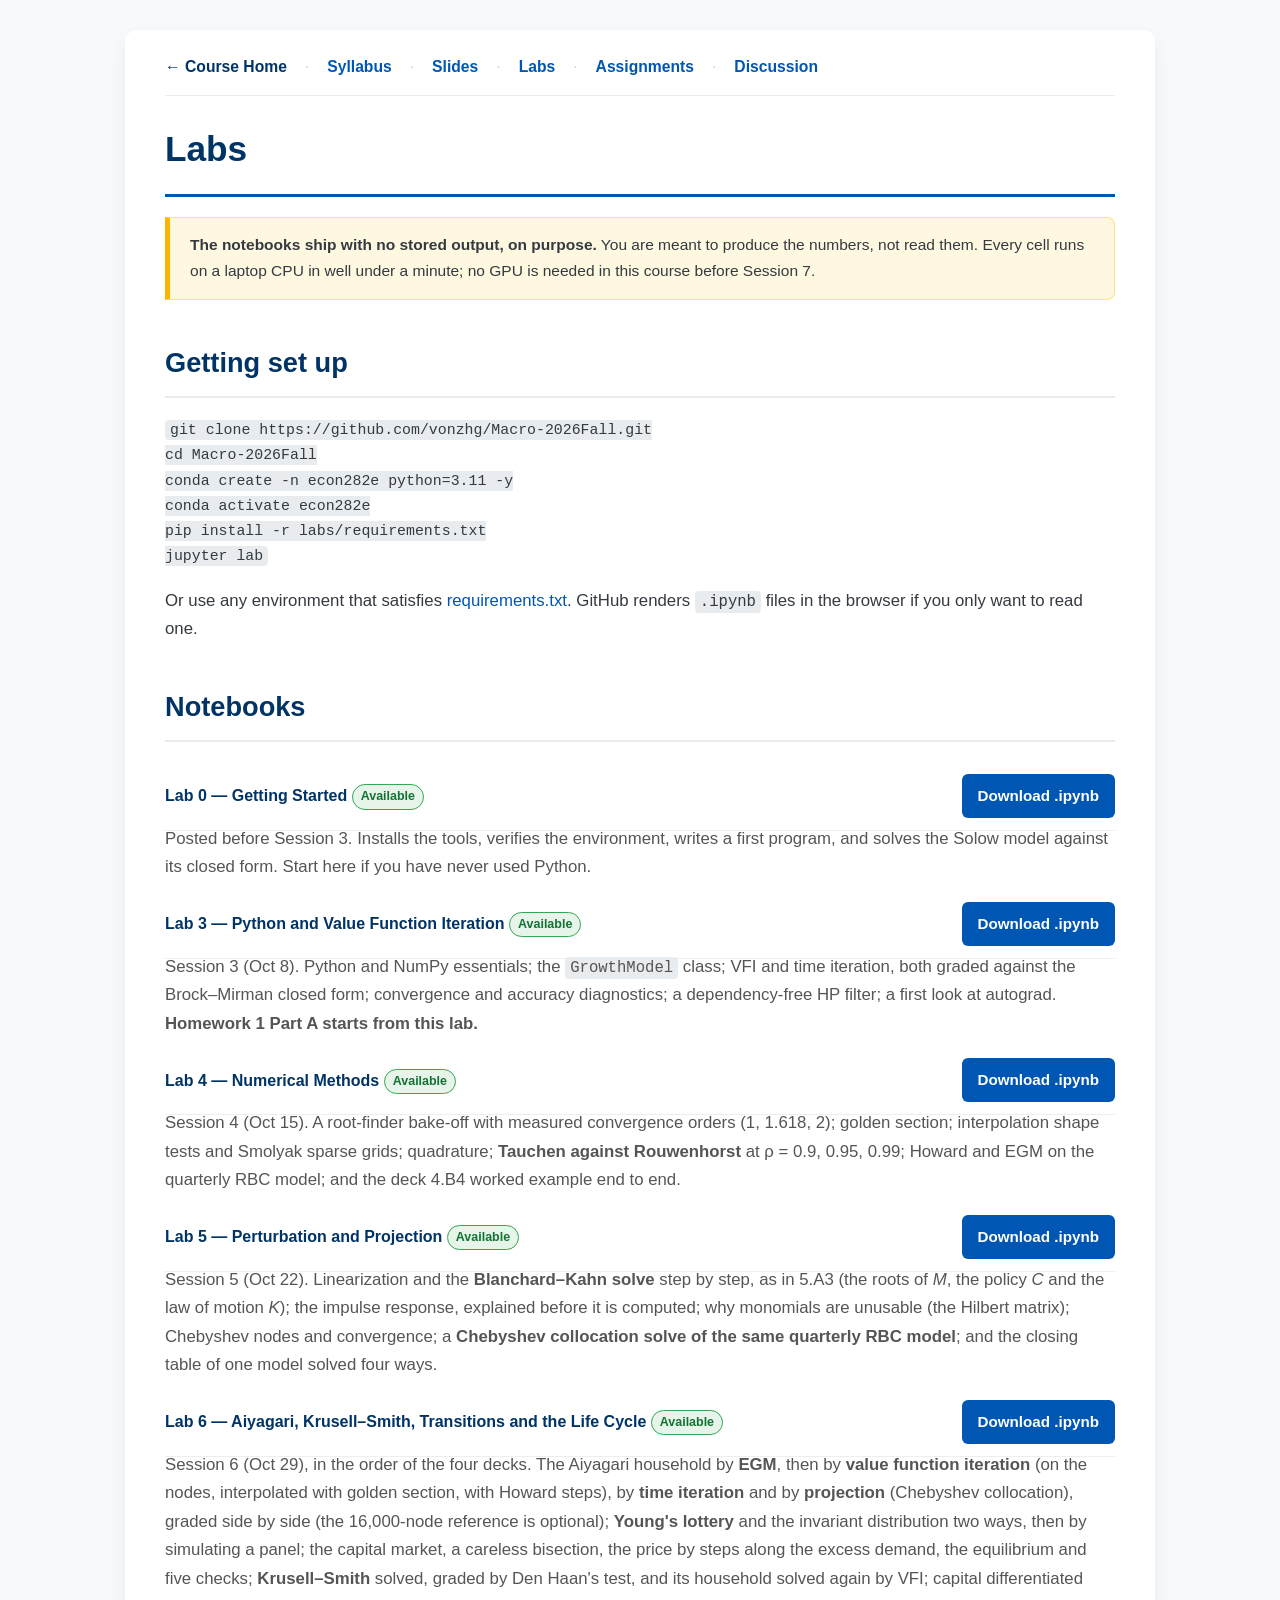
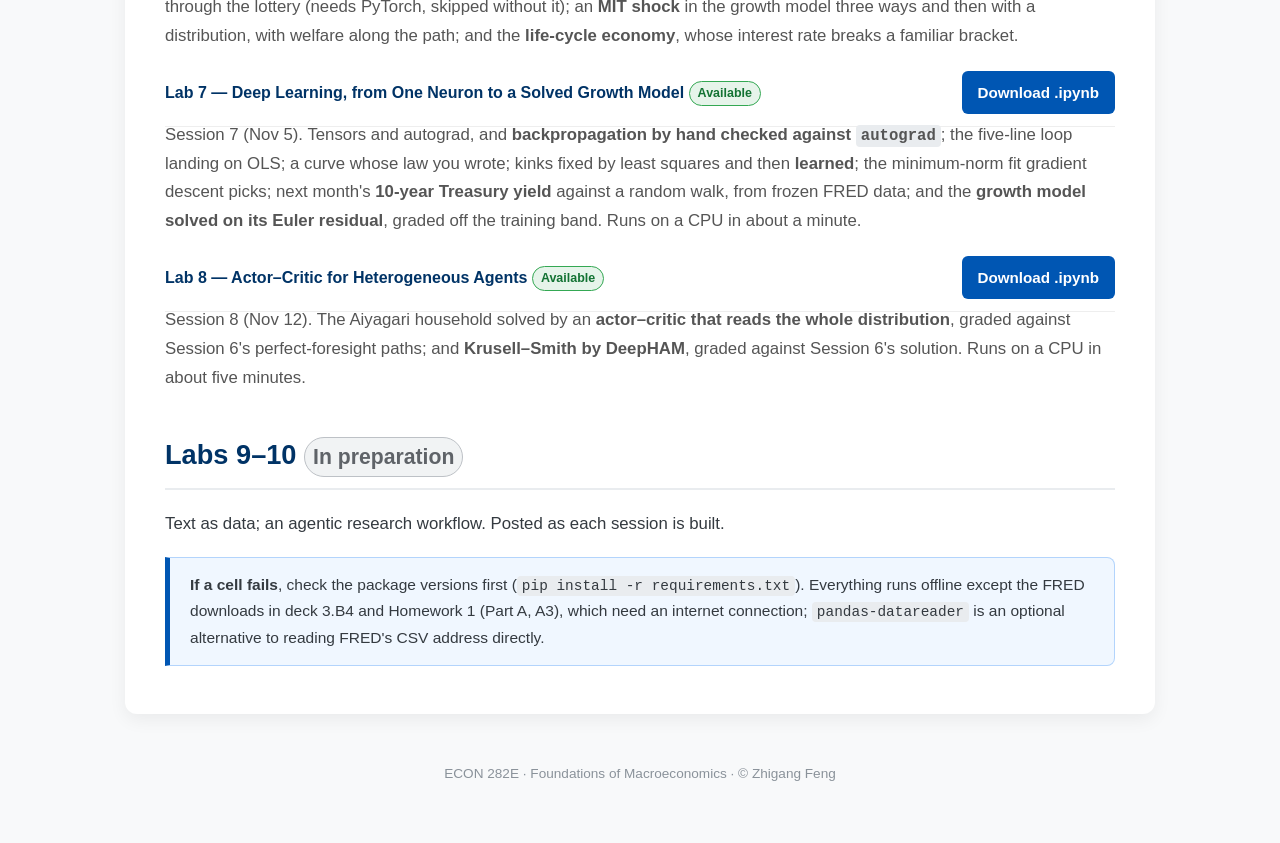
==== commit 00ab3b4d: "Release Session 8 and Lab 8 Co-Authored-By: Claude Opus 5.5 <noreply@anthropic.com>" ====
--- a/labs/index.html
+++ b/labs/index.html
@@ -102,8 +102,17 @@
 		<strong>growth model solved on its Euler residual</strong>, graded off the training band.
 		Runs on a CPU in about a minute.</p>
 
-		<h2>Labs 8&ndash;10 <span class="badge badge-soon">In preparation</span></h2>
-		<p>Reinforcement learning; text as data; an agentic research workflow.
+		<div class="res-row">
+			<span class="res-name">Lab 8 &mdash; Actor&ndash;Critic for Heterogeneous Agents <span class="badge badge-ready">Available</span></span>
+			<a class="btn" href="L08_Actor_Critic_Heterogeneous_Agents.ipynb" download>Download .ipynb</a>
+		</div>
+		<p style="margin-top:-6px; color:#555;">Session 8 (Nov 12). The Aiyagari household solved by an
+		<strong>actor&ndash;critic that reads the whole distribution</strong>, graded against Session 6's
+		perfect-foresight paths; and <strong>Krusell&ndash;Smith by DeepHAM</strong>, graded against Session 6's
+		solution. Runs on a CPU in about five minutes.</p>
+
+		<h2>Labs 9&ndash;10 <span class="badge badge-soon">In preparation</span></h2>
+		<p>Text as data; an agentic research workflow.
 		Posted as each session is built.</p>
 
 		<div class="notice info">
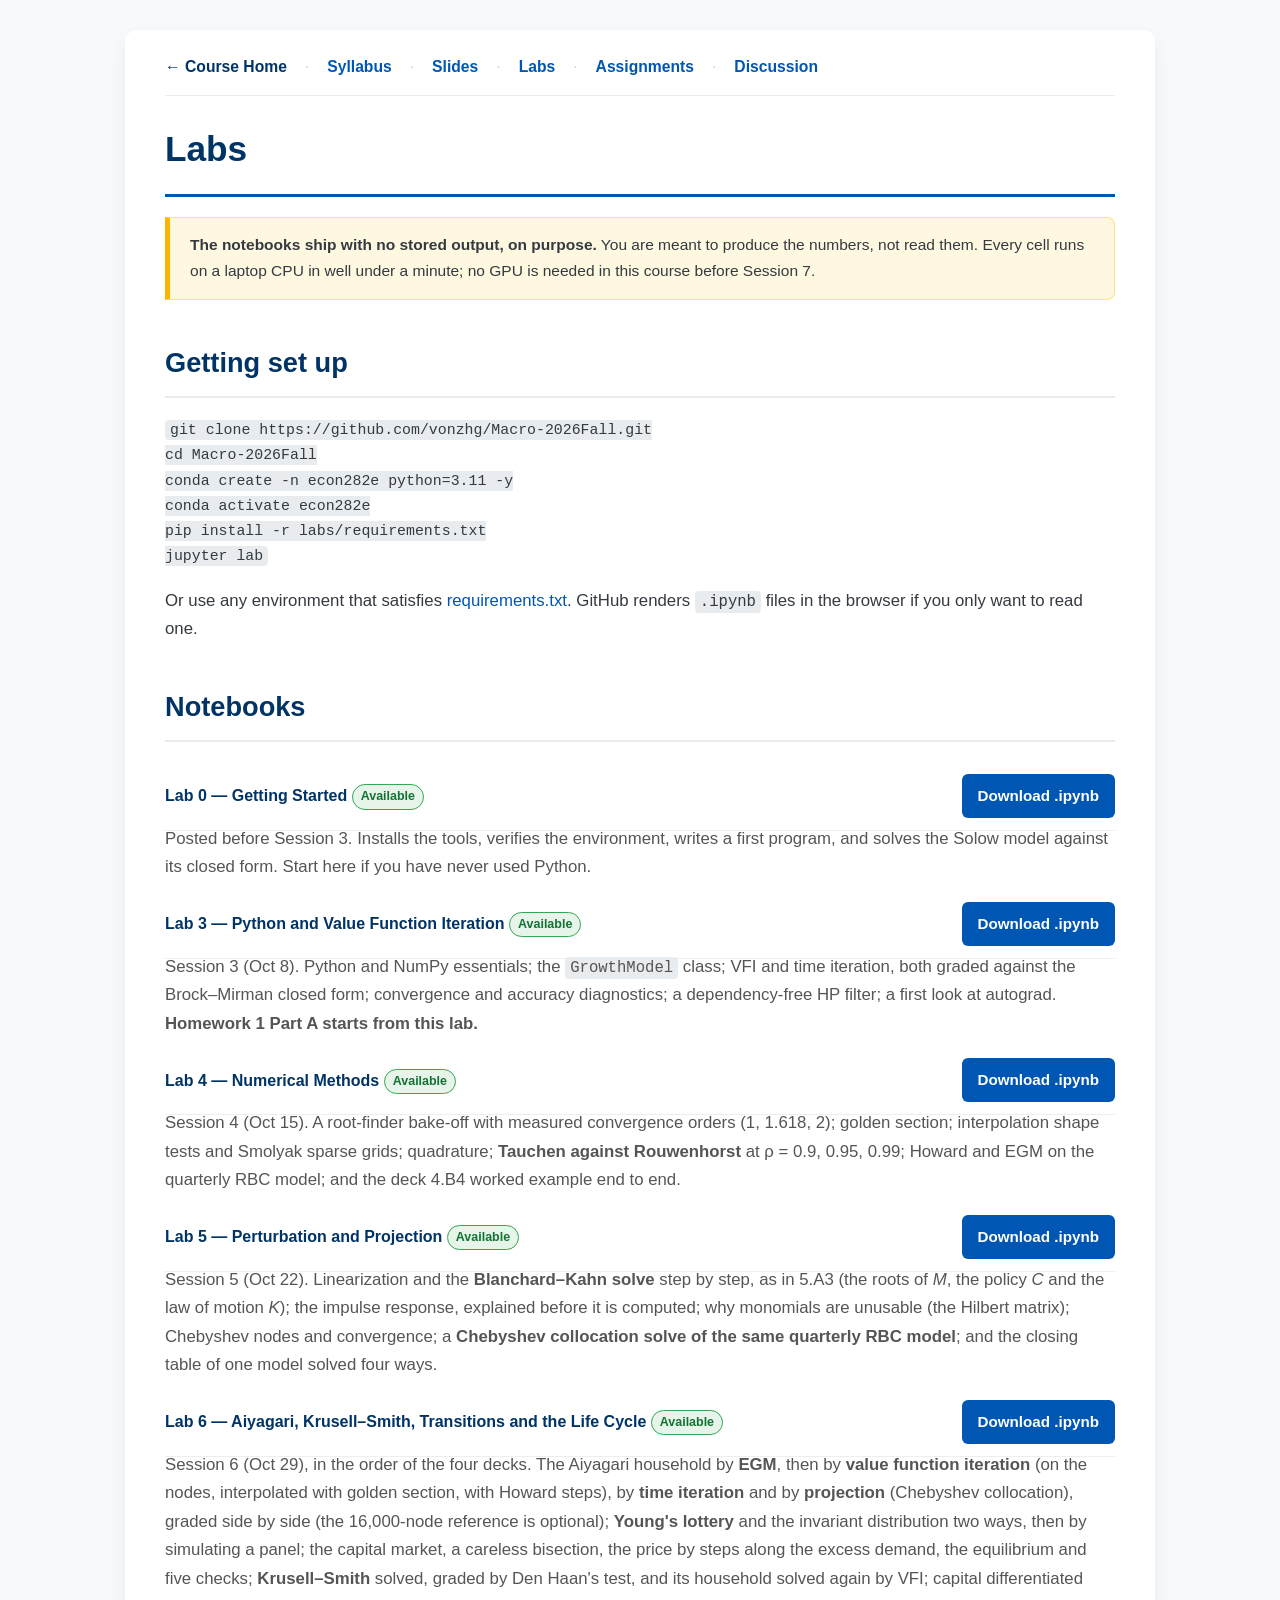
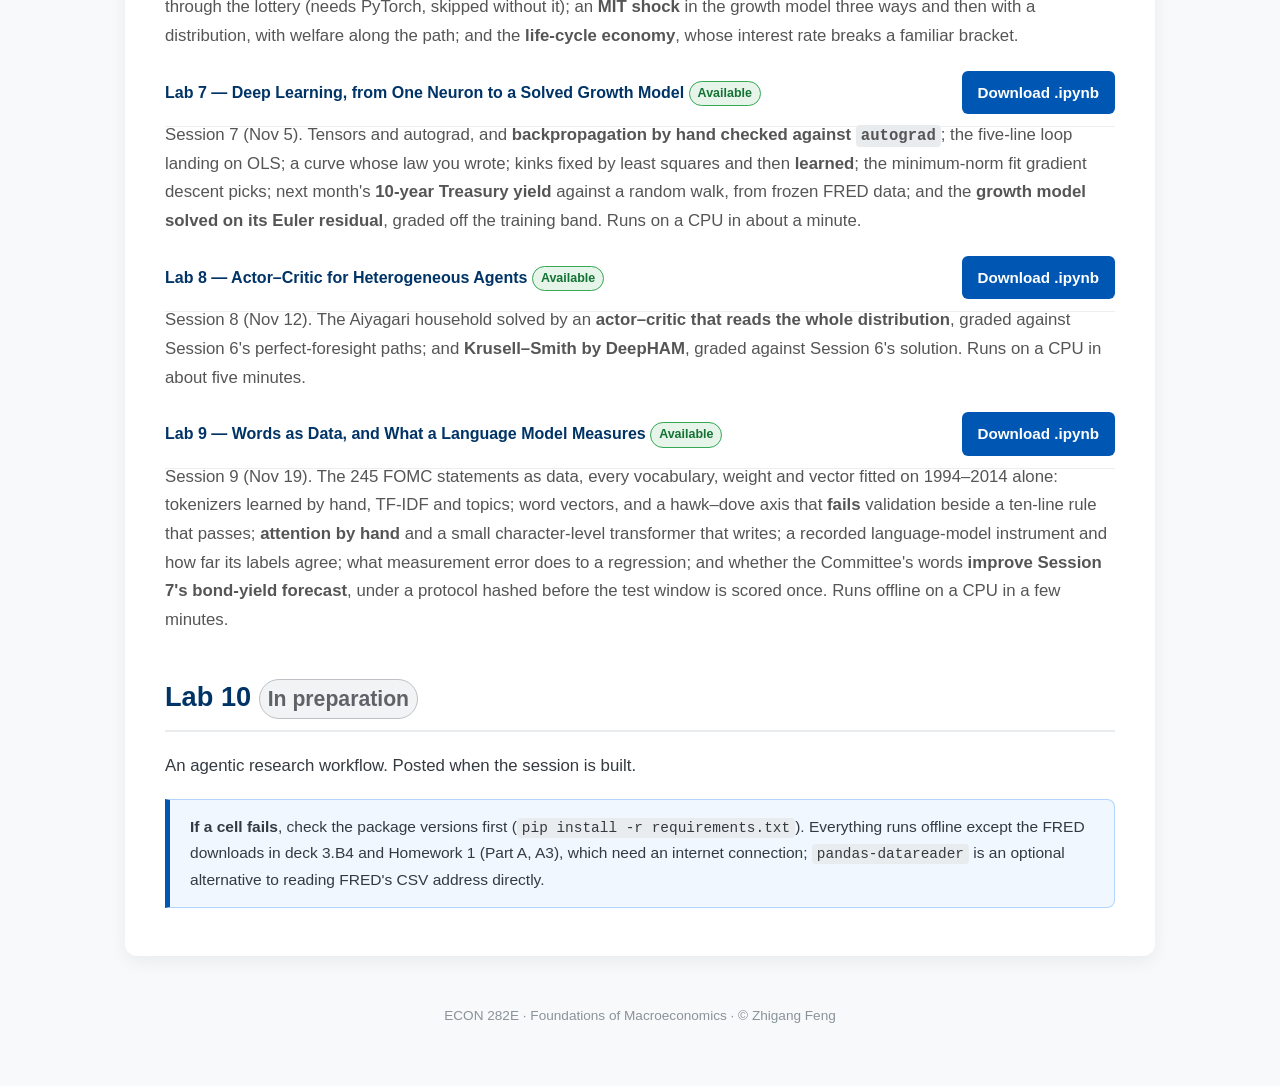
==== commit 9749dca4: "Release Session 9 and Lab 9 Four decks (9.A1, 9.A2, 9.A3, 9.B1), Lab 9 with labs/l09_assets/, the la" ====
--- a/labs/index.html
+++ b/labs/index.html
@@ -111,9 +111,21 @@
 		perfect-foresight paths; and <strong>Krusell&ndash;Smith by DeepHAM</strong>, graded against Session 6's
 		solution. Runs on a CPU in about five minutes.</p>
 
-		<h2>Labs 9&ndash;10 <span class="badge badge-soon">In preparation</span></h2>
-		<p>Text as data; an agentic research workflow.
-		Posted as each session is built.</p>
+		<div class="res-row">
+			<span class="res-name">Lab 9 &mdash; Words as Data, and What a Language Model Measures <span class="badge badge-ready">Available</span></span>
+			<a class="btn" href="L09_Words_As_Data.ipynb" download>Download .ipynb</a>
+		</div>
+		<p style="margin-top:-6px; color:#555;">Session 9 (Nov 19). The 245 FOMC statements as data, every
+		vocabulary, weight and vector fitted on 1994&ndash;2014 alone: tokenizers learned by hand, TF-IDF and
+		topics; word vectors, and a hawk&ndash;dove axis that <strong>fails</strong> validation beside a ten-line
+		rule that passes; <strong>attention by hand</strong> and a small character-level transformer that writes;
+		a recorded language-model instrument and how far its labels agree; what measurement error does to a
+		regression; and whether the Committee's words <strong>improve Session 7's bond-yield forecast</strong>,
+		under a protocol hashed before the test window is scored once. Runs offline on a CPU in a few minutes.</p>
+
+		<h2>Lab 10 <span class="badge badge-soon">In preparation</span></h2>
+		<p>An agentic research workflow.
+		Posted when the session is built.</p>
 
 		<div class="notice info">
 			<strong>If a cell fails</strong>, check the package versions first
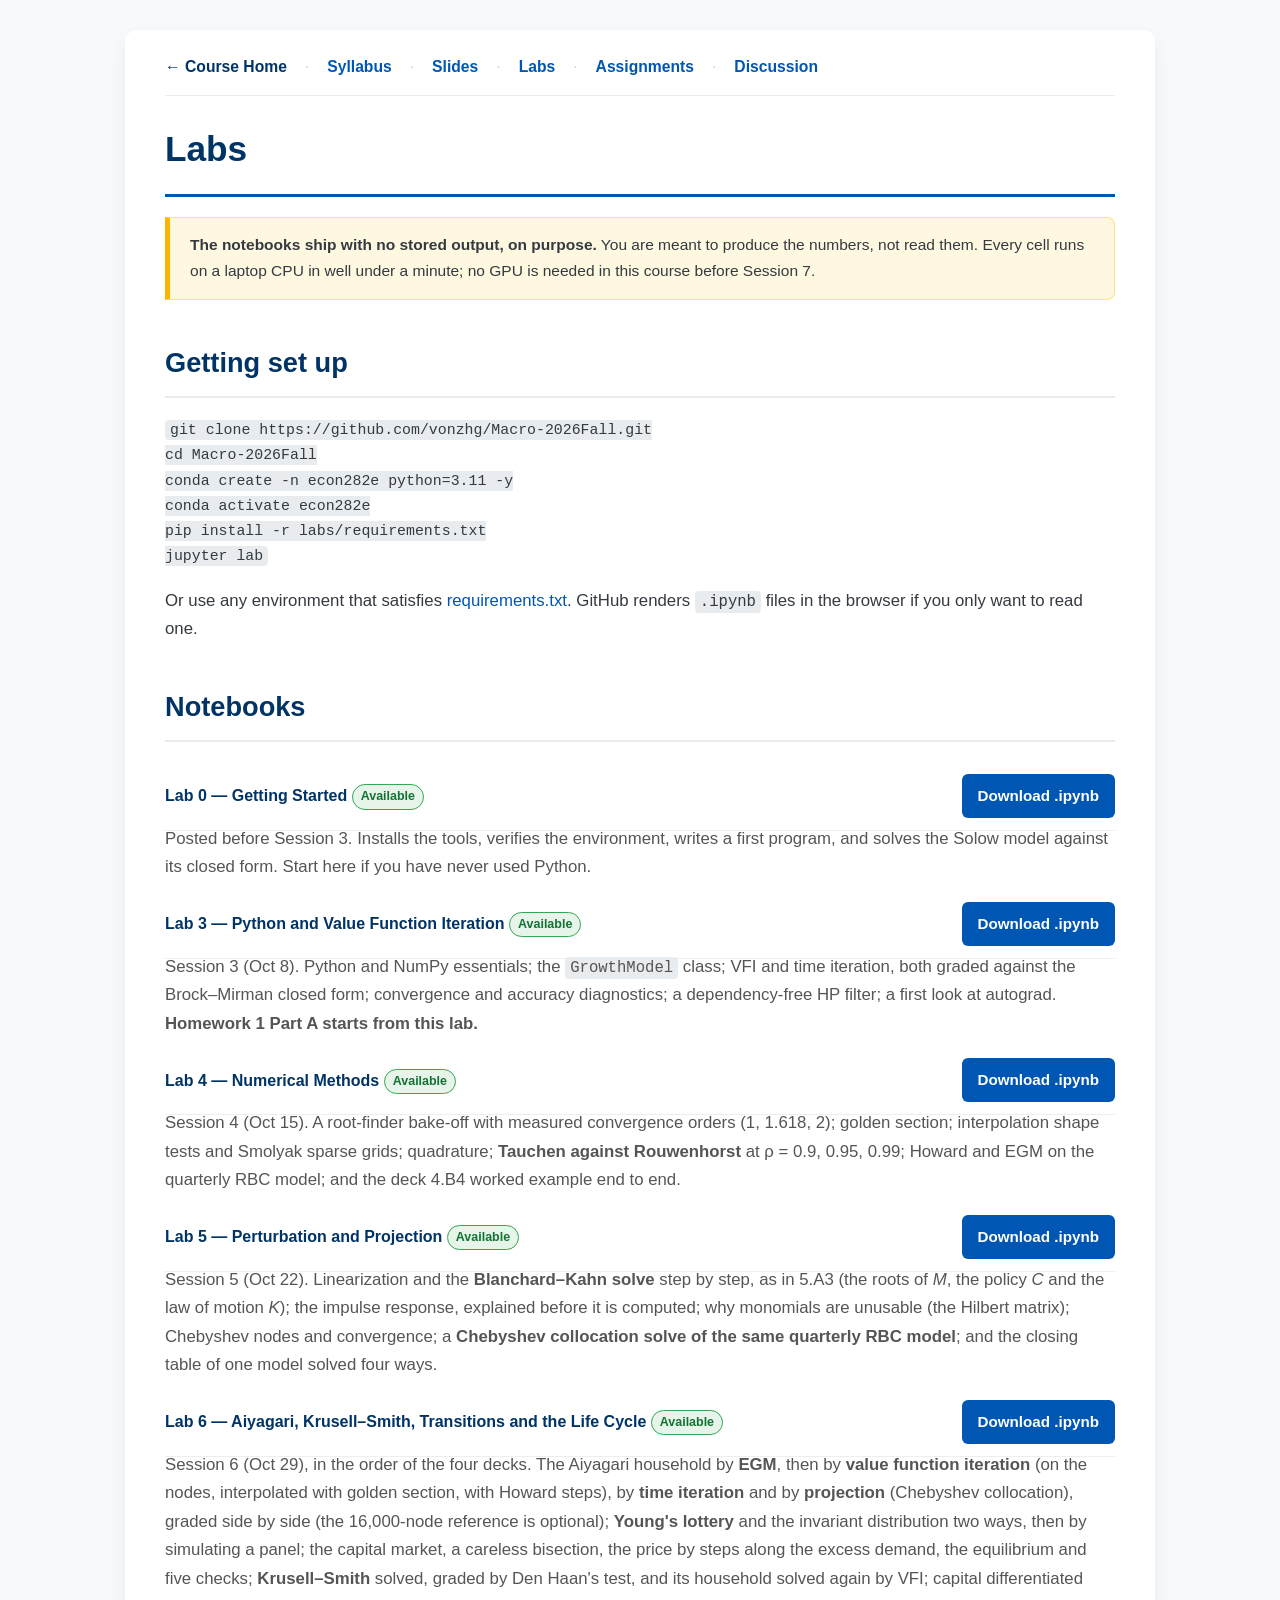
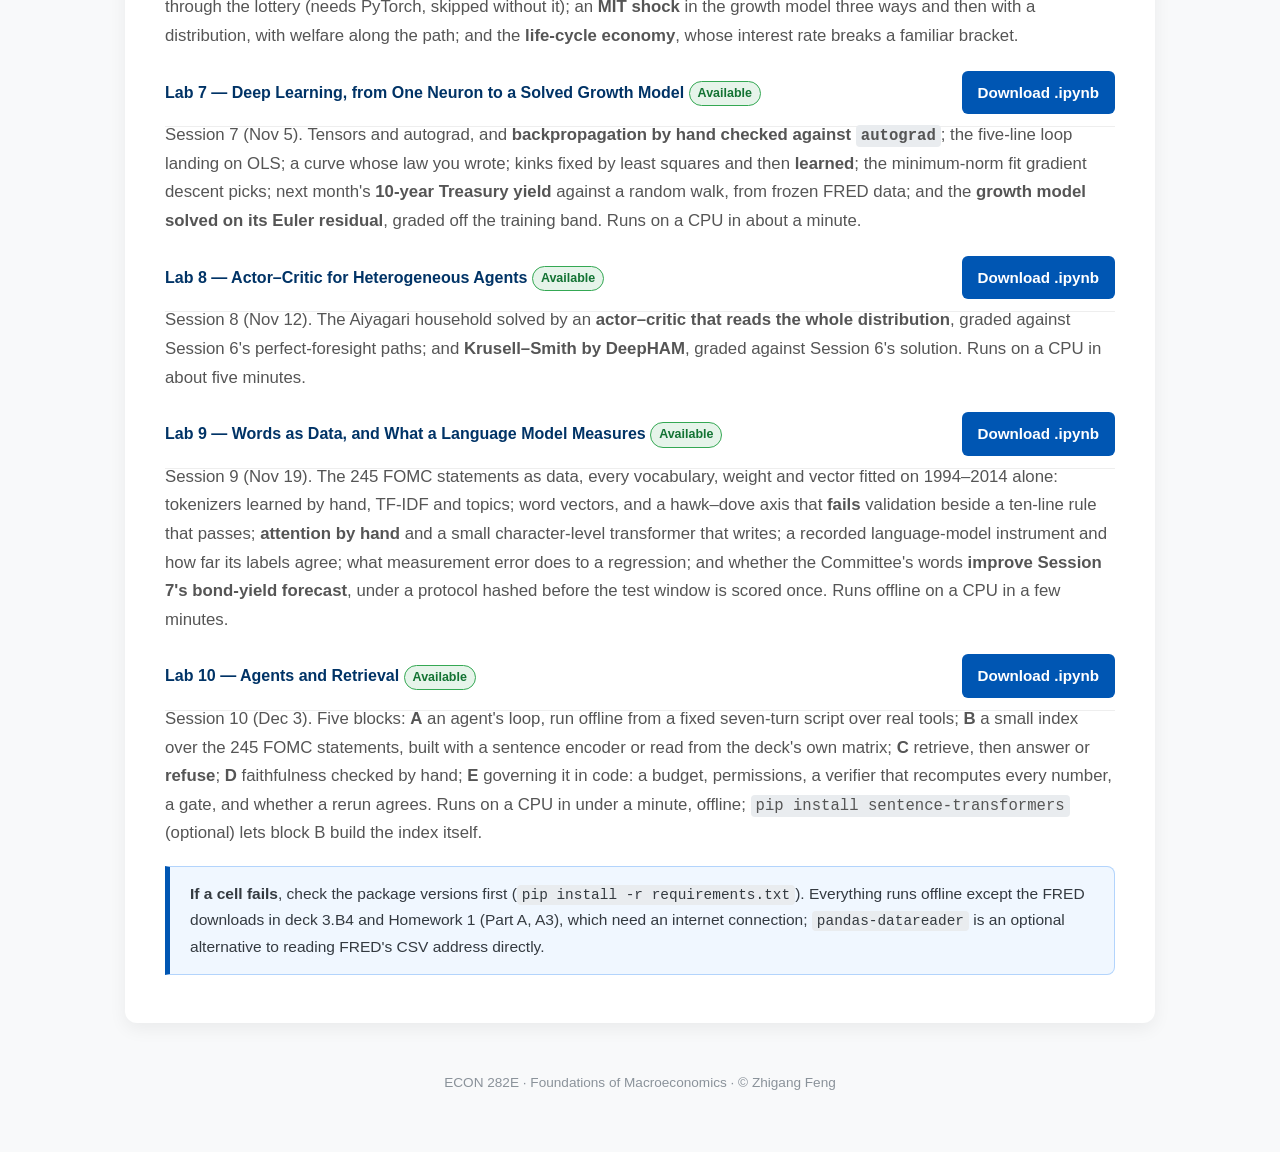
==== commit fc0ab3a1: "Release Session 10 and Lab 10 Four decks (10.A1 Agentic AI, 10.A2 Build Your Own RAG, 10.B1 GRAM, st" ====
--- a/labs/index.html
+++ b/labs/index.html
@@ -123,9 +123,16 @@
 		regression; and whether the Committee's words <strong>improve Session 7's bond-yield forecast</strong>,
 		under a protocol hashed before the test window is scored once. Runs offline on a CPU in a few minutes.</p>
 
-		<h2>Lab 10 <span class="badge badge-soon">In preparation</span></h2>
-		<p>An agentic research workflow.
-		Posted when the session is built.</p>
+		<div class="res-row">
+			<span class="res-name">Lab 10 &mdash; Agents and Retrieval <span class="badge badge-ready">Available</span></span>
+			<a class="btn" href="L10_Agents_And_Retrieval.ipynb" download>Download .ipynb</a>
+		</div>
+		<p style="margin-top:-6px; color:#555;">Session 10 (Dec 3). Five blocks: <strong>A</strong> an agent's loop,
+		run offline from a fixed seven-turn script over real tools; <strong>B</strong> a small index over the 245 FOMC statements, built with
+		a sentence encoder or read from the deck's own matrix; <strong>C</strong> retrieve, then answer or
+		<strong>refuse</strong>; <strong>D</strong> faithfulness checked by hand; <strong>E</strong> governing it in code:
+		a budget, permissions, a verifier that recomputes every number, a gate, and whether a rerun agrees. Runs on a CPU in under a minute, offline;
+		<code>pip install sentence-transformers</code> (optional) lets block B build the index itself.</p>
 
 		<div class="notice info">
 			<strong>If a cell fails</strong>, check the package versions first
